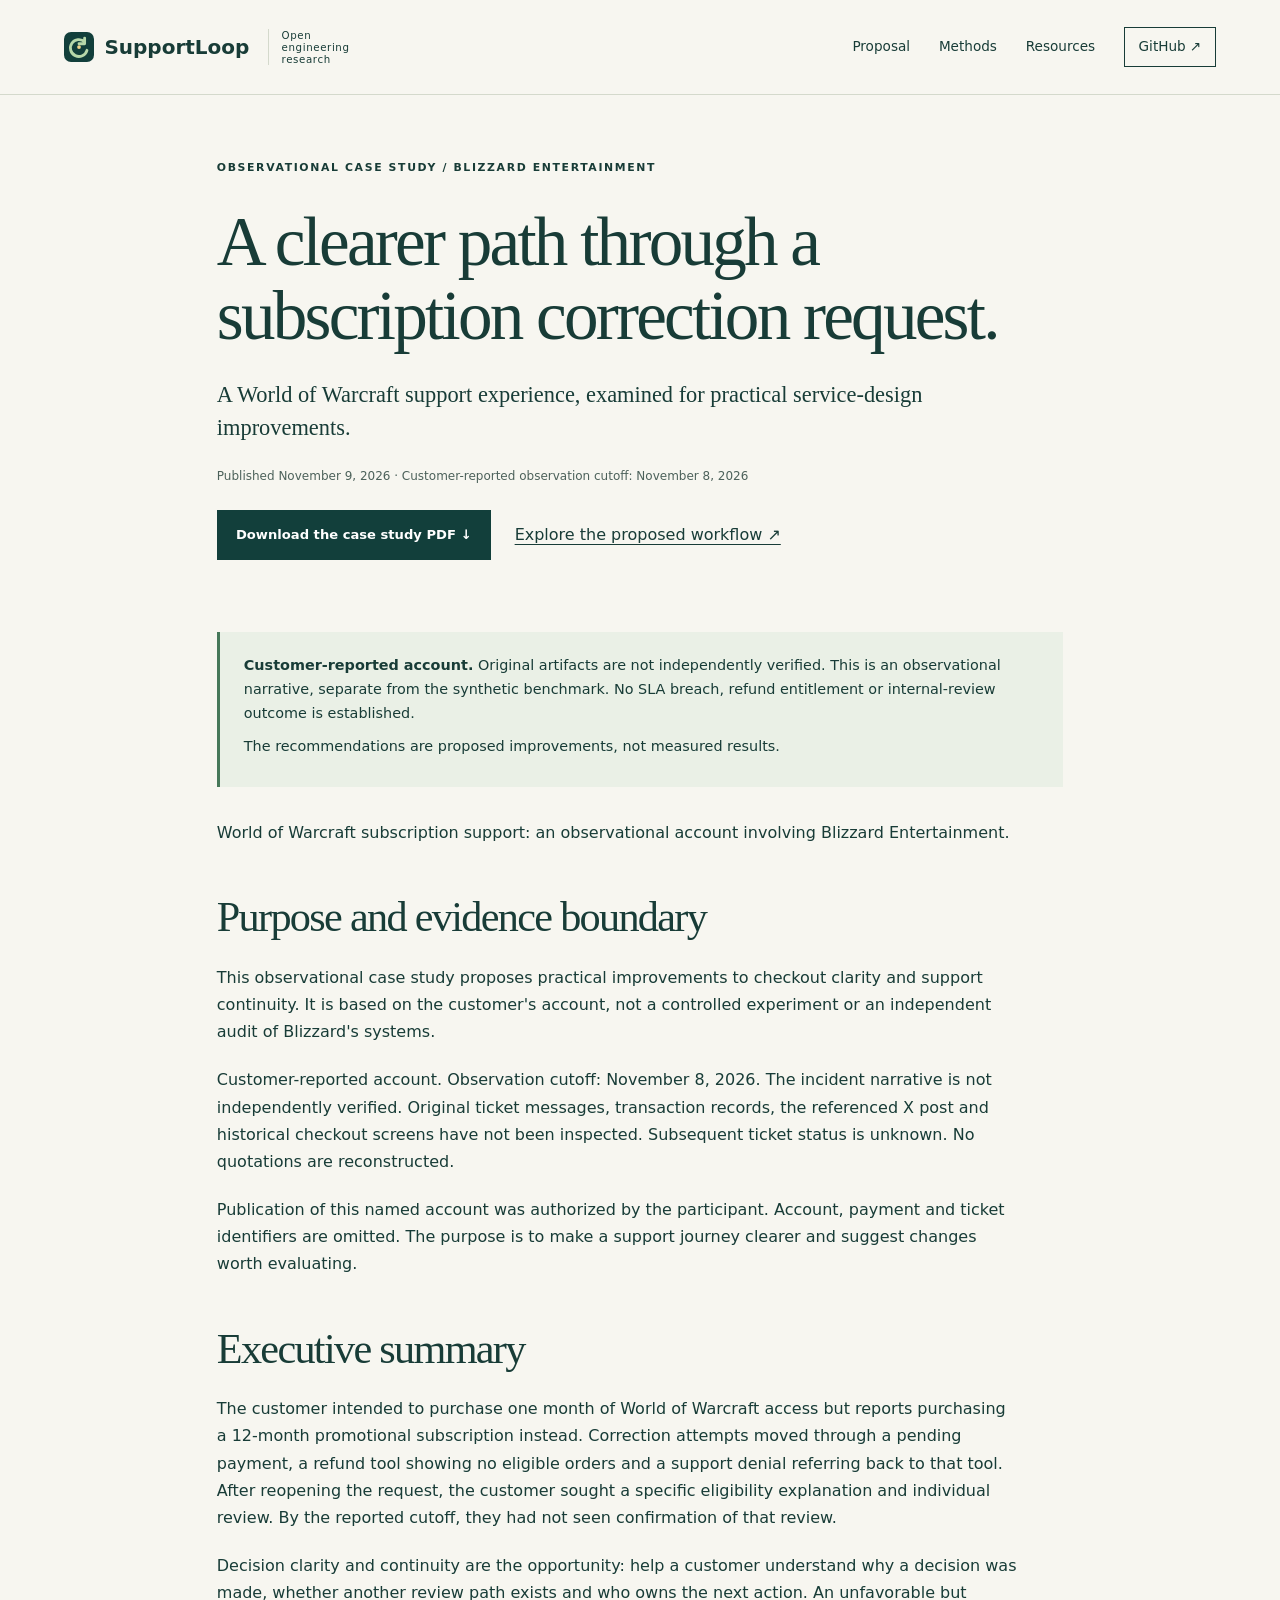
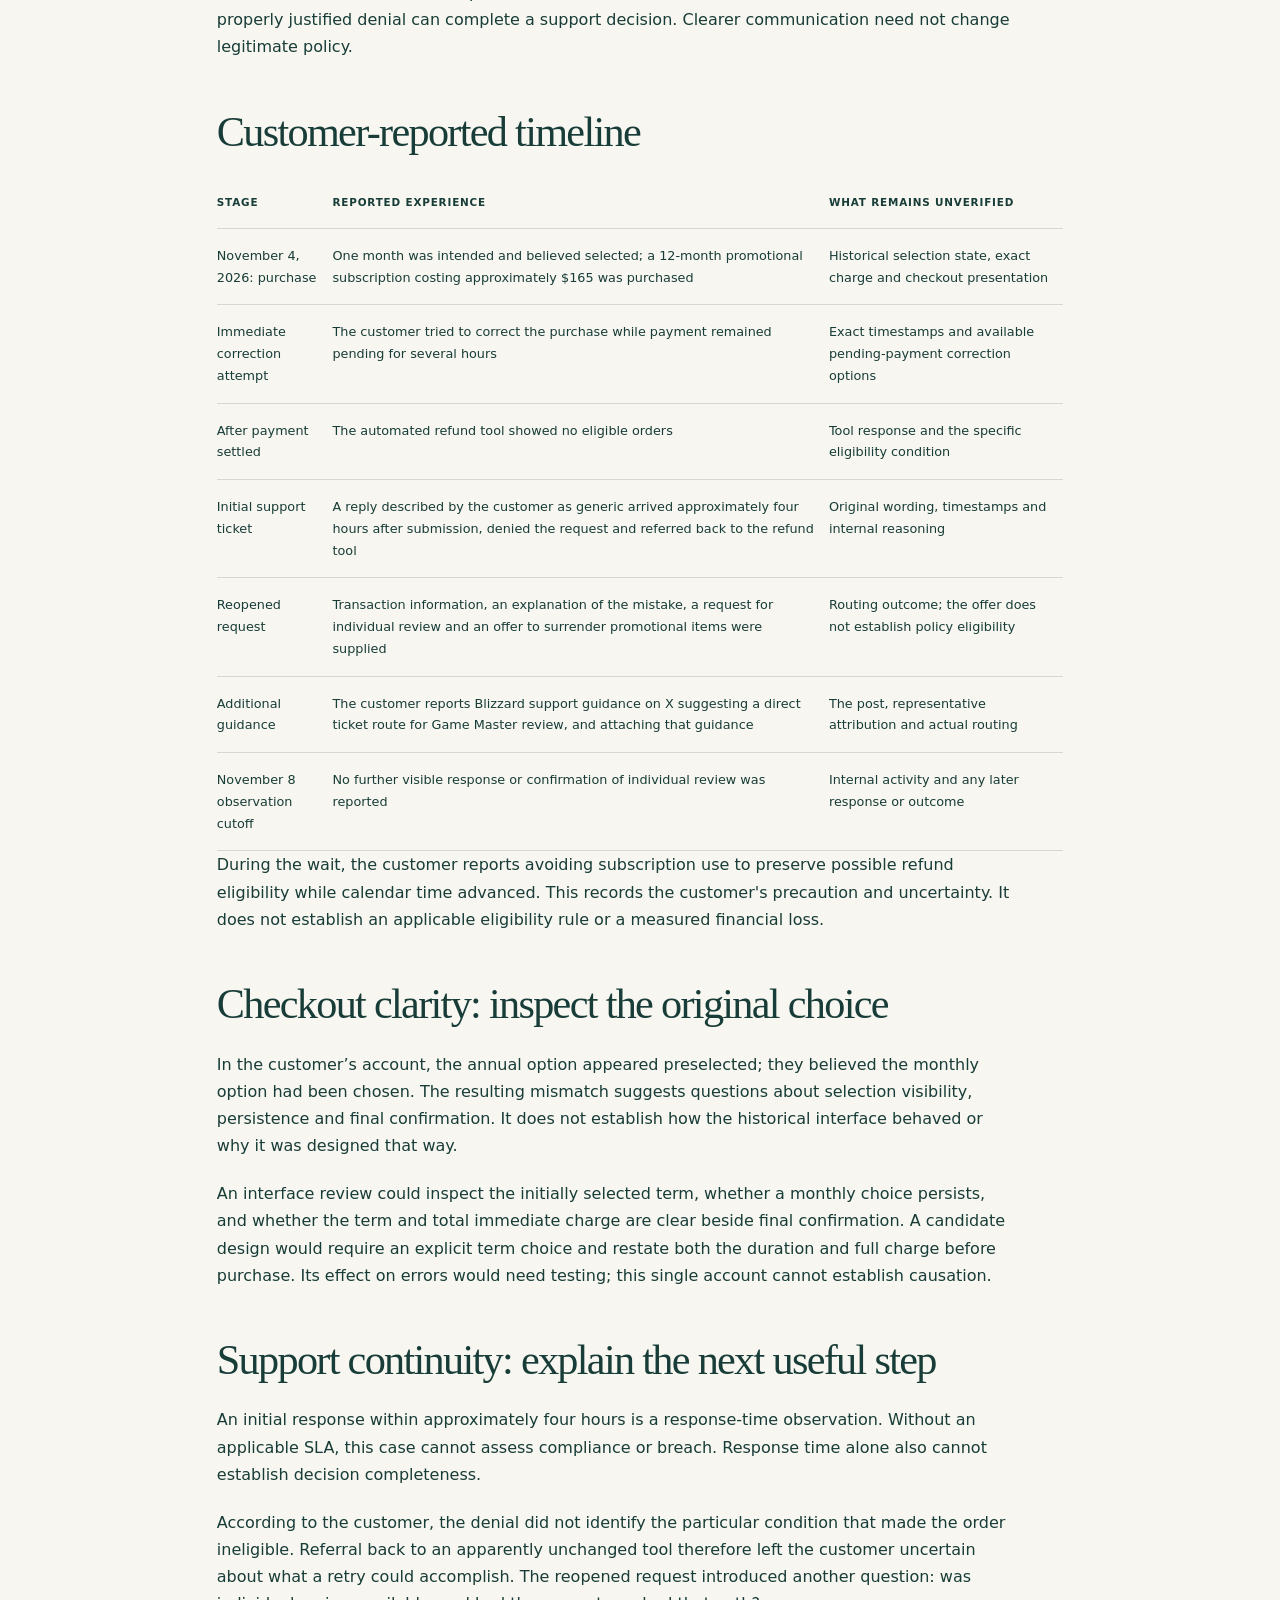
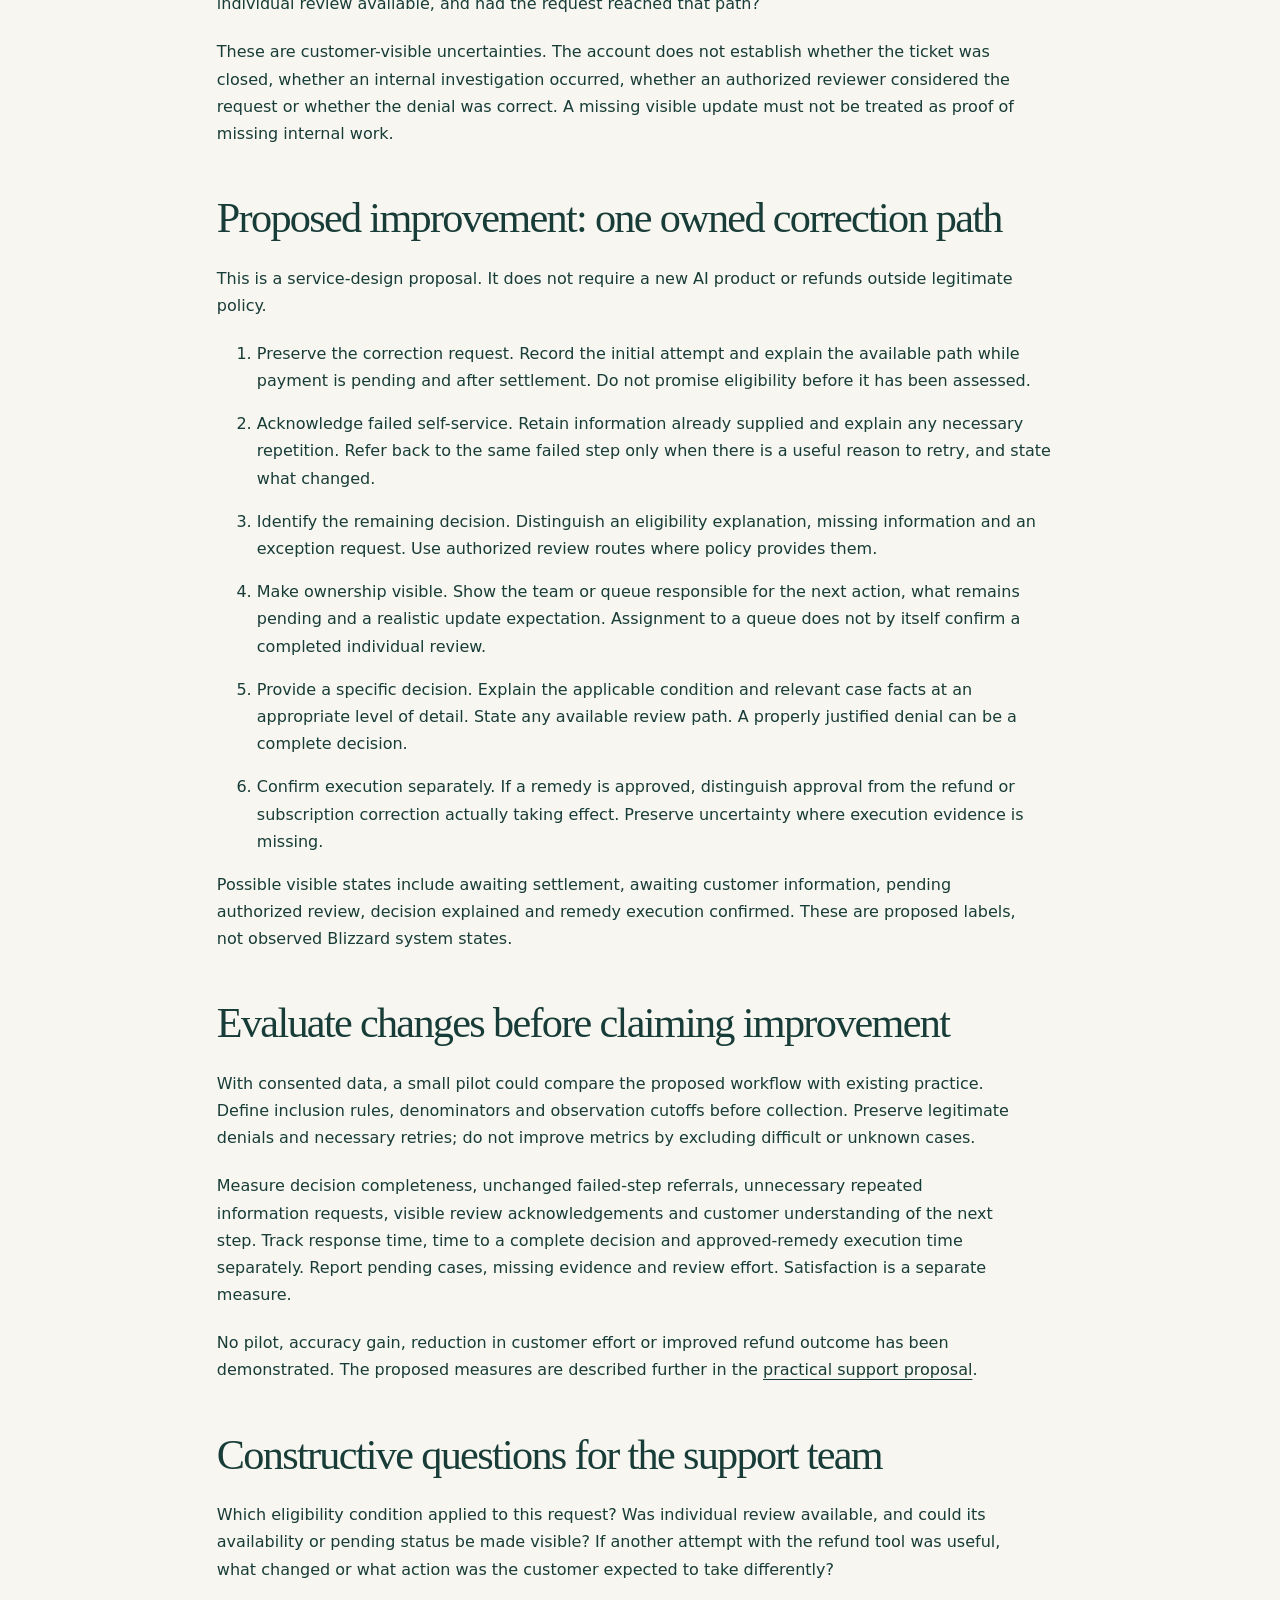
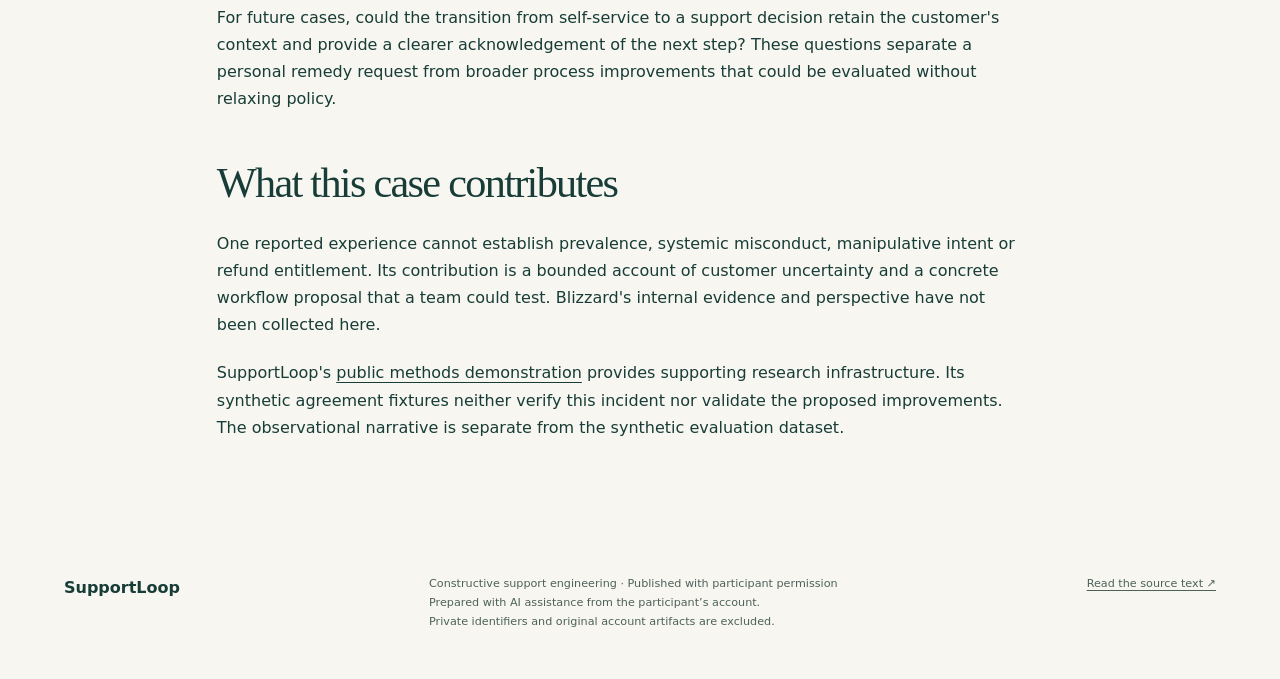
==== site/case-study.html @ d3aabcae "docs: publish constructive Blizzard support case study" ====
<!doctype html>
<html lang="en"><head><meta charset="utf-8"><meta name="viewport" content="width=device-width, initial-scale=1">
<title>Blizzard subscription support case study | SupportLoop</title>
<meta name="description" content="A customer-reported World of Warcraft subscription correction experience and a constructive proposal for clearer checkout and support decisions.">
<link rel="canonical" href="https://howlcipher.github.io/supportloop/case-study.html">
<meta property="og:type" content="article"><meta property="og:site_name" content="SupportLoop">
<meta property="og:title" content="A clearer support journey: a Blizzard subscription case study">
<meta property="og:description" content="A customer-reported experience, explicit evidence boundaries and practical service-design improvements. Observation cutoff: November 8, 2026.">
<meta property="og:url" content="https://howlcipher.github.io/supportloop/case-study.html">
<meta property="og:image" content="https://howlcipher.github.io/supportloop/assets/supportloop-social.png">
<meta property="og:image:type" content="image/png"><meta property="og:image:width" content="1200"><meta property="og:image:height" content="630">
<meta property="og:image:alt" content="SupportLoop diagram separating support status from evidence of an outcome.">
<meta name="twitter:card" content="summary_large_image"><meta name="twitter:title" content="A clearer support journey | SupportLoop">
<meta name="twitter:description" content="A constructive Blizzard subscription case study based on a customer's account, with explicit limits and proposed improvements.">
<meta name="twitter:image" content="https://howlcipher.github.io/supportloop/assets/supportloop-social.png">
<meta name="twitter:image:alt" content="SupportLoop evidence-flow project illustration.">
<meta name="supportloop:source-sha256" content="00080f5746f137e0c60bcde03364bbfbef73c9ae23d0350f5312092f8ae64562">
<meta name="theme-color" content="#123f3b"><link rel="icon" href="assets/mark.svg" type="image/svg+xml"><link rel="stylesheet" href="styles.css">
</head><body><a class="skip" href="#main">Skip to case study</a>
<header class="masthead"><a class="brand" href="index.html"><img src="assets/mark.svg" width="30" height="30" alt="SupportLoop loop mark">SupportLoop<span class="brand-note">Open engineering research</span></a><nav aria-label="Main navigation"><a href="index.html#improvements">Proposal</a><a href="index.html#methods">Methods</a><a href="index.html#resources">Resources</a><a class="repo" href="https://github.com/howlcipher/supportloop">GitHub ↗</a></nav></header>
<main id="main"><section class="case-hero" aria-labelledby="case-title"><p class="eyebrow">Observational case study / Blizzard Entertainment</p><h1 id="case-title">A clearer path through a subscription correction request.</h1><p class="dek">A World of Warcraft support experience, examined for practical service-design improvements.</p><p class="small">Published November 9, 2026 · Customer-reported observation cutoff: November 8, 2026</p><div class="case-actions"><a class="button" href="assets/blizzard-support-case-study.pdf">Download the case study PDF ↓</a><a href="index.html#improvements">Explore the proposed workflow ↗</a></div></section>
<article class="case-article" aria-labelledby="case-title"><aside class="evidence-box" aria-label="Evidence boundaries"><p><strong>Customer-reported account.</strong> Original artifacts are not independently verified. This is an observational narrative, separate from the synthetic benchmark. No SLA breach, refund entitlement or internal-review outcome is established.</p><p>The recommendations are proposed improvements, not measured results.</p></aside>
<p>World of Warcraft subscription support: an observational account involving Blizzard Entertainment.</p>
<h2>Purpose and evidence boundary</h2>
<p>This observational case study proposes practical improvements to checkout
clarity and support continuity. It is based on the customer's account, not a
controlled experiment or an independent audit of Blizzard's systems.</p>
<p>Customer-reported account. Observation cutoff: November 8, 2026. The incident
narrative is not independently verified. Original ticket messages, transaction
records, the referenced X post and historical checkout screens have not been
inspected. Subsequent ticket status is unknown. No quotations are reconstructed.</p>
<p>Publication of this named account was authorized by the participant. Account,
payment and ticket identifiers are omitted. The purpose is to make a support
journey clearer and suggest changes worth evaluating.</p>
<h2>Executive summary</h2>
<p>The customer intended to purchase one month of World of Warcraft access but
reports purchasing a 12-month promotional subscription instead. Correction
attempts moved through a pending payment, a refund tool showing no eligible
orders and a support denial referring back to that tool. After reopening the
request, the customer sought a specific eligibility explanation and individual
review. By the reported cutoff, they had not seen confirmation of that review.</p>
<p>Decision clarity and continuity are the opportunity: help a customer understand
why a decision was made, whether another review path exists and who owns the
next action. An unfavorable but properly justified denial can complete a
support decision. Clearer communication need not change legitimate policy.</p>
<h2>Customer-reported timeline</h2>
<div class="table-wrap" role="region" aria-label="Customer-reported timeline" tabindex="0"><table>
<thead>
<tr>
<th>Stage</th>
<th>Reported experience</th>
<th>What remains unverified</th>
</tr>
</thead>
<tbody>
<tr>
<td>November 4, 2026: purchase</td>
<td>One month was intended and believed selected; a 12-month promotional subscription costing approximately $165 was purchased</td>
<td>Historical selection state, exact charge and checkout presentation</td>
</tr>
<tr>
<td>Immediate correction attempt</td>
<td>The customer tried to correct the purchase while payment remained pending for several hours</td>
<td>Exact timestamps and available pending-payment correction options</td>
</tr>
<tr>
<td>After payment settled</td>
<td>The automated refund tool showed no eligible orders</td>
<td>Tool response and the specific eligibility condition</td>
</tr>
<tr>
<td>Initial support ticket</td>
<td>A reply described by the customer as generic arrived approximately four hours after submission, denied the request and referred back to the refund tool</td>
<td>Original wording, timestamps and internal reasoning</td>
</tr>
<tr>
<td>Reopened request</td>
<td>Transaction information, an explanation of the mistake, a request for individual review and an offer to surrender promotional items were supplied</td>
<td>Routing outcome; the offer does not establish policy eligibility</td>
</tr>
<tr>
<td>Additional guidance</td>
<td>The customer reports Blizzard support guidance on X suggesting a direct ticket route for Game Master review, and attaching that guidance</td>
<td>The post, representative attribution and actual routing</td>
</tr>
<tr>
<td>November 8 observation cutoff</td>
<td>No further visible response or confirmation of individual review was reported</td>
<td>Internal activity and any later response or outcome</td>
</tr>
</tbody>
</table></div>
<p>During the wait, the customer reports avoiding subscription use to preserve
possible refund eligibility while calendar time advanced. This records the
customer's precaution and uncertainty. It does not establish an applicable
eligibility rule or a measured financial loss.</p>
<h2>Checkout clarity: inspect the original choice</h2>
<p>In the customer’s account, the annual option appeared preselected; they believed the
monthly option had been chosen. The resulting mismatch suggests questions
about selection visibility, persistence and final confirmation. It does not
establish how the historical interface behaved or why it was designed that way.</p>
<p>An interface review could inspect the initially selected term, whether a monthly
choice persists, and whether the term and total immediate charge are clear
beside final confirmation. A candidate design would require an explicit term
choice and restate both the duration and full charge before purchase. Its effect
on errors would need testing; this single account cannot establish causation.</p>
<h2>Support continuity: explain the next useful step</h2>
<p>An initial response within approximately four hours is a response-time
observation. Without an applicable SLA, this case cannot assess compliance or
breach. Response time alone also cannot establish decision completeness.</p>
<p>According to the customer, the denial did not identify the particular condition
that made the order ineligible. Referral back to an apparently unchanged tool
therefore left the customer uncertain about what a retry could accomplish.
The reopened request introduced another question: was individual review
available, and had the request reached that path?</p>
<p>These are customer-visible uncertainties. The account does not establish whether
the ticket was closed, whether an internal investigation occurred, whether an
authorized reviewer considered the request or whether the denial was correct.
A missing visible update must not be treated as proof of missing internal work.</p>
<h2>Proposed improvement: one owned correction path</h2>
<p>This is a service-design proposal. It does not require a new AI product or
refunds outside legitimate policy.</p>
<ol>
<li>Preserve the correction request. Record the initial attempt and explain the
available path while payment is pending and after settlement. Do not promise
eligibility before it has been assessed.</li>
<li>Acknowledge failed self-service. Retain information already supplied and
explain any necessary repetition. Refer back to the same failed step only
when there is a useful reason to retry, and state what changed.</li>
<li>Identify the remaining decision. Distinguish an eligibility explanation,
missing information and an exception request. Use authorized review routes
where policy provides them.</li>
<li>Make ownership visible. Show the team or queue responsible for the next
action, what remains pending and a realistic update expectation. Assignment
to a queue does not by itself confirm a completed individual review.</li>
<li>Provide a specific decision. Explain the applicable condition and relevant
case facts at an appropriate level of detail. State any available review path.
A properly justified denial can be a complete decision.</li>
<li>Confirm execution separately. If a remedy is approved, distinguish approval
from the refund or subscription correction actually taking effect. Preserve
uncertainty where execution evidence is missing.</li>
</ol>
<p>Possible visible states include awaiting settlement, awaiting customer
information, pending authorized review, decision explained and remedy execution
confirmed. These are proposed labels, not observed Blizzard system states.</p>
<h2>Evaluate changes before claiming improvement</h2>
<p>With consented data, a small pilot could compare the proposed workflow with existing
practice. Define inclusion rules, denominators and observation cutoffs before
collection. Preserve legitimate denials and necessary retries; do not improve
metrics by excluding difficult or unknown cases.</p>
<p>Measure decision completeness, unchanged failed-step referrals, unnecessary
repeated information requests, visible review acknowledgements and customer
understanding of the next step. Track response time, time to a complete decision
and approved-remedy execution time separately. Report pending cases, missing
evidence and review effort. Satisfaction is a separate measure.</p>
<p>No pilot, accuracy gain, reduction in customer effort or improved refund outcome
has been demonstrated. The proposed measures are described further in the
<a href="https://github.com/howlcipher/supportloop/blob/main/docs/support_improvement_proposal.md">practical support proposal</a>.</p>
<h2>Constructive questions for the support team</h2>
<p>Which eligibility condition applied to this request? Was individual review
available, and could its availability or pending status be made visible? If
another attempt with the refund tool was useful, what changed or what action
was the customer expected to take differently?</p>
<p>For future cases, could the transition from self-service to a support decision
retain the customer's context and provide a clearer acknowledgement of the next
step? These questions separate a personal remedy request from broader process
improvements that could be evaluated without relaxing policy.</p>
<h2>What this case contributes</h2>
<p>One reported experience cannot establish prevalence, systemic misconduct,
manipulative intent or refund entitlement. Its contribution is a bounded account
of customer uncertainty and a concrete workflow proposal that a team could test.
Blizzard's internal evidence and perspective have not been collected here.</p>
<p>SupportLoop's <a href="https://howlcipher.github.io/supportloop/">public methods demonstration</a>
provides supporting research infrastructure. Its synthetic agreement fixtures
neither verify this incident nor validate the proposed improvements. The
observational narrative is separate from the synthetic evaluation dataset.</p>
</article></main><footer><a class="footer-brand" href="index.html">SupportLoop</a><p>Constructive support engineering · Published with participant permission<br>Prepared with AI assistance from the participant’s account.<br>Private identifiers and original account artifacts are excluded.</p><a href="https://github.com/howlcipher/supportloop/blob/main/docs/blizzard_case_study.md">Read the source text ↗</a></footer></body></html>
---- site/styles.css ----
:root{
  --paper:#f7f6f0;
  --ink:#183c37;
  --muted:#4c615a;
  --line:#d4d9cc;
  --accent:#a7d4af;
  --dark:#123f3b;
  --white:#fff;
  --amber:#f2d48b}
*{
  box-sizing:border-box}
html{
  scroll-behavior:smooth;
  scroll-padding-top:1.5rem}
body{
  margin:0;
  background:var(--paper);
  color:var(--ink);
  font-family:ui-sans-serif,system-ui,-apple-system,BlinkMacSystemFont,"Segoe UI",sans-serif;
  line-height:1.7;
  font-size:16px}
a{
  color:inherit;
  text-underline-offset:.25em}
a:hover{
  text-decoration-thickness:2px}
a:focus-visible{
  outline:3px solid #9e5b12;
  outline-offset:5px;
  border-radius:2px}
img{
  max-width:100%;
  height:auto}
h1,h2,h3,p,figure{
  margin-top:0}
h1,h2{
  font-family:Georgia,"Times New Roman",serif;
  font-weight:400;
  letter-spacing:-.04em;
  line-height:1.08}
h1{
  font-size:clamp(3.7rem,6.5vw,6.6rem);
  margin-bottom:1.5rem}
h1 em{
  font-weight:400;
  color:#286552}
h2{
  font-size:clamp(2.3rem,4vw,3.5rem);
  margin-bottom:1.5rem}
h3{
  font-size:1.05rem;
  line-height:1.4;
  letter-spacing:-.015em;
  margin-bottom:.5rem}
p{
  margin-bottom:1.3rem}
.skip{
  position:absolute;
  top:-100px;
  left:1rem;
  z-index:10;
  background:var(--ink);
  color:var(--white);
  padding:1rem}
.skip:focus{
  top:1rem}
.masthead{
  display:flex;
  align-items:center;
  justify-content:space-between;
  gap:2rem;
  max-width:1380px;
  margin:auto;
  padding:1.7rem 5%;
  border-bottom:1px solid var(--line)}
.brand{
  font-weight:750;
  font-size:1.25rem;
  display:flex;
  align-items:center;
  gap:.65rem;
  text-decoration:none;
  line-height:1.2}
.brand-note{
  display:block;
  font-weight:400;
  font-size:.64rem;
  letter-spacing:.06em;
  max-width:100px;
  border-left:1px solid var(--line);
  padding-left:.8rem;
  margin-left:.5rem}
nav{
  display:flex;
  align-items:center;
  gap:1.8rem;
  font-size:.85rem}
nav a{
  text-decoration:none}
.repo{
  border:1px solid var(--ink);
  padding:.45rem .85rem}
.hero{
  max-width:1260px;
  margin:auto;
  display:grid;
  grid-template-columns:1.12fr 1fr;
  gap:2.6rem;
  padding:5.5rem 3.5% 4.5rem;
  align-items:center}
.eyebrow,.section-label,.terminal-label{
  font-size:.68rem;
  text-transform:uppercase;
  font-weight:650;
  letter-spacing:.15em}
.eyebrow{
  margin-bottom:1.7rem}
.dek{
  font-family:Georgia,"Times New Roman",serif;
  font-size:1.4rem;
  line-height:1.5;
  max-width:480px}
.intro{
  font-size:.95rem;
  max-width:470px;
  color:var(--muted)}
.actions{
  display:flex;
  align-items:center;
  gap:1.5rem;
  flex-wrap:wrap;
  margin-top:2rem}
.button{
  background:var(--dark);
  color:#fff;
  display:inline-flex;
  gap:2rem;
  padding:.85rem 1.2rem;
  text-decoration:none;
  font-size:.82rem;
  font-weight:600}
.text-link{
  font-size:.8rem}
.hero-figure{
  margin:0;
  align-self:center}
.hero-figure img{
  display:block;
  width:100%}
.hero-figure figcaption{
  font-size:.65rem;
  text-transform:uppercase;
  letter-spacing:.13em;
  color:var(--muted);
  margin-top:.8rem;
  text-align:center}
.status-strip{
  padding:1.1rem 5%;
  border-block:1px solid var(--line);
  display:flex;
  gap:2.5rem;
  justify-content:center;
  font-size:.75rem;
  flex-wrap:wrap}
.status-strip span{
  display:flex;
  align-items:center;
  gap:.4rem}
.status-strip i{
  display:inline-block;
  width:7px;
  height:7px;
  background:#41734b;
  border-radius:50%}
.section{
  max-width:1200px;
  margin:auto;
  padding:5rem 3%;
  display:grid;
  grid-template-columns:210px minmax(0,1fr);
  gap:3rem;
  border-bottom:1px solid var(--line)}
.section-label{
  color:var(--muted);
  padding-top:.5rem}
.lead{
  font-size:1.12rem;
  max-width:750px}
.section p{
  max-width:760px}
.callout{
  border-left:3px solid #467859;
  background:#eaf0e6;
  padding:1.4rem 1.6rem;
  margin-top:2rem}
.callout strong{
  text-transform:uppercase;
  font-size:.7rem;
  letter-spacing:.1em}
.callout p{
  margin:.5rem 0 0}
.table-wrap{
  overflow-x:auto}
table{
  width:100%;
  border-collapse:collapse;
  text-align:left;
  font-size:.85rem;
  min-width:550px}
caption{
  text-align:left;
  color:var(--muted);
  font-size:.75rem;
  margin-bottom:1rem}
th,td{
  border-bottom:1px solid var(--line);
  padding:1rem .75rem 1rem 0;
  vertical-align:top}
thead th{
  text-transform:uppercase;
  font-size:.65rem;
  letter-spacing:.08em}
tbody th{
  width:20%}
.band{
  background:var(--dark);
  color:#f7f6ef;
  padding:4.5rem 6%}
.band-inner{
  max-width:850px;
  margin:auto}
.band h2{
  font-size:clamp(2.6rem,4.5vw,4rem)}
.band p{
  color:#e0e8df;
  max-width:780px}
.band .eyebrow{
  color:var(--accent)}
.source-links{
  display:flex;
  gap:1.5rem;
  flex-wrap:wrap;
  font-size:.8rem;
  margin:1.5rem 0}
.band-note{
  font-size:.85rem;
  border-top:1px solid #486b63;
  padding-top:1.4rem}
.method-list{
  list-style:none;
  counter-reset:step;
  padding:0;
  margin-top:2.5rem}
.method-list li{
  counter-increment:step;
  display:flex;
  gap:1.3rem;
  border-top:1px solid var(--line);
  padding:1.3rem 0}
.method-list li:before{
  content:"0" counter(step);
  font-size:.75rem;
  color:var(--muted);
  font-variant-numeric:tabular-nums;
  padding-top:.2rem}
.method-list p{
  font-size:.9rem;
  margin:0}
.terminal{
  background:#163b35;
  color:#f3f6ee;
  padding:1.5rem;
  margin-top:1.8rem;
  overflow:auto}
.terminal-label{
  color:#bed4bd;
  font-size:.6rem}
pre{
  font-size:.8rem;
  line-height:1.9;
  margin-bottom:0}
code{
  font-family:ui-monospace,SFMono-Regular,Consolas,monospace}
.small{
  font-size:.75rem;
  color:var(--muted);
  margin-top:1rem}
.result-grid{
  display:grid;
  grid-template-columns:repeat(3,1fr);
  margin-top:2rem;
  border-block:1px solid var(--line)}
.result-grid article{
  padding:1.6rem 1rem 1rem 0}
.result-grid article+article{
  padding-left:1.3rem;
  border-left:1px solid var(--line)}
.result-kind{
  font-size:.6rem;
  text-transform:uppercase;
  letter-spacing:.07em;
  display:block;
  min-height:2.6rem}
.result-grid strong{
  font-family:Georgia,serif;
  font-weight:400;
  letter-spacing:-.04em;
  font-size:2.6rem}
.result-grid p{
  font-size:.8rem;
  margin:.6rem 0}
.result-note{
  font-size:.8rem;
  padding-top:1rem}
.two-col{
  display:grid;
  grid-template-columns:1fr 1fr;
  gap:2rem;
  margin-top:2rem}
.two-col p,.two-col a{
  font-size:.87rem}
.ecosystem{
  margin-top:2rem}
.ecosystem div{
  display:grid;
  grid-template-columns:140px 1fr;
  gap:1rem;
  border-top:1px solid var(--line);
  padding:1.2rem 0}
.ecosystem dt{
  font-size:.9rem;
  font-weight:700}
.ecosystem dd{
  margin:0;
  font-size:.9rem}
.next .button{
  margin-top:1rem}
.button.light{
  color:var(--ink);
  background:#e3ebd9}
.resource-grid{
  display:grid;
  grid-template-columns:1fr 1fr;
  gap:1rem}
.resource-grid a{
  padding:1.6rem;
  border:1px solid var(--line);
  text-decoration:none;
  transition:background .15s}
.resource-grid a:hover{
  background:#eaf0e6}
.resource-grid span{
  font-size:.7rem;
  color:var(--muted)}
.resource-grid h3{
  margin-top:1rem}
.resource-grid p{
  font-size:.85rem;
  color:var(--muted);
  margin-bottom:0}
footer{
  max-width:1300px;
  margin:auto;
  padding:3rem 5%;
  display:flex;
  align-items:start;
  justify-content:space-between;
  gap:2rem}
footer p,footer>a:last-child{
  font-size:.7rem;
  color:var(--muted)}
.footer-brand{
  font-weight:750;
  text-decoration:none}
footer p{
  margin-bottom:0}
@media(max-width:960px){
  .brand-note{
  display:none}
nav{
  gap:1rem}
.hero{
  gap:1rem;
  padding-top:4rem}
.section{
  grid-template-columns:150px minmax(0,1fr);
  gap:1.5rem}
h1{
  font-size:4.4rem}
}
@media(max-width:700px){
  .masthead{
  flex-wrap:wrap;
  padding:1.1rem 6%;
  gap:1.2rem}
nav{
  width:100%;
  gap:1.1rem;
  justify-content:space-between;
  font-size:.73rem}
.repo{
  padding:.25rem .5rem}
.hero{
  grid-template-columns:1fr;
  padding:3rem 6% 2rem;
  gap:2.2rem}
h1{
  font-size:clamp(3.5rem,12.5vw,5.2rem)}
.dek{
  font-size:1.25rem}
.hero-figure{
  max-width:480px;
  justify-self:center}
.status-strip{
  justify-content:start;
  padding:1rem 6%;
  gap:.5rem 1rem}
.status-strip span{
  width:100%}
.section{
  grid-template-columns:1fr;
  padding:3rem 6%;
  gap:1rem}
.section-label{
  font-size:.62rem}
.band{
  padding:3rem 6%}
.two-col,.resource-grid{
  grid-template-columns:1fr}
.result-grid strong{
  font-size:2rem}
.result-kind{
  font-size:.55rem;
  min-height:3rem}
.result-grid article+article{
  padding-left:.7rem}
.ecosystem div{
  grid-template-columns:1fr;
  gap:.3rem}
footer{
  flex-direction:column;
  padding:2rem 6%;
  gap:1rem}
.actions{
  gap:1rem}
.source-links{
  flex-direction:column;
  gap:.8rem}
}
@media(prefers-reduced-motion:reduce){
  html{
  scroll-behavior:auto}
*{
  transition:none!important}
}

/* Let evidence tables scroll inside their container on narrow screens. */
.section>div{
  min-width:0}


@media(max-width:380px){
  nav{
  flex-wrap:wrap;
  justify-content:flex-start;
  gap:.65rem 1rem}
.repo{
  margin-left:auto}
}

.band a:focus-visible{
  outline-color:var(--amber)}

/* Experience article shares the research site's visual system. */
.case-hero{max-width:1000px;margin:auto;padding:4rem 6% 2rem}
.case-hero h1{font-size:clamp(3rem,5.4vw,5rem);max-width:900px}
.case-hero .dek{max-width:760px}
.case-actions{display:flex;gap:1.5rem;align-items:center;flex-wrap:wrap;margin:1.5rem 0}
.case-article{max-width:1000px;margin:auto;padding:1rem 6% 4rem;overflow-wrap:anywhere}
.case-article h2{font-size:clamp(1.9rem,3.3vw,2.7rem);margin-top:3rem}
.case-article p,.case-article li{max-width:800px}
.case-article li{margin-bottom:1rem}
.case-article table{font-size:.8rem}
.case-article .evidence-box{padding:1.3rem 1.5rem;background:#eaf0e6;border-left:3px solid #467859;margin:0 0 2rem}
.case-article .evidence-box p{margin-bottom:.5rem;font-size:.9rem}
.case-article .table-wrap:focus-visible{outline:3px solid #9e5b12;outline-offset:4px}
@media print{
  @page{size:A4;margin:18mm}
  body{background:white;color:#183c37;font-size:10pt;line-height:1.5}
  .masthead,.skip,.case-actions,body>footer{display:none}
  .case-hero,.case-article{max-width:none;margin:0;padding:0}
  .case-hero h1{font-size:28pt;margin-bottom:12pt}
  .case-hero .dek{font-size:12pt}
  .case-article h2{font-size:16pt;margin-top:20pt;break-after:avoid}
  .case-article .table-wrap{overflow:visible}
  .case-article table{min-width:0;font-size:8pt;table-layout:fixed}
  .case-article th,.case-article td{overflow-wrap:anywhere;padding:6pt}
  .case-article thead{display:table-header-group}
  .case-article .evidence-box{padding:10pt}
  .case-article .evidence-box p{font-size:9pt}
}
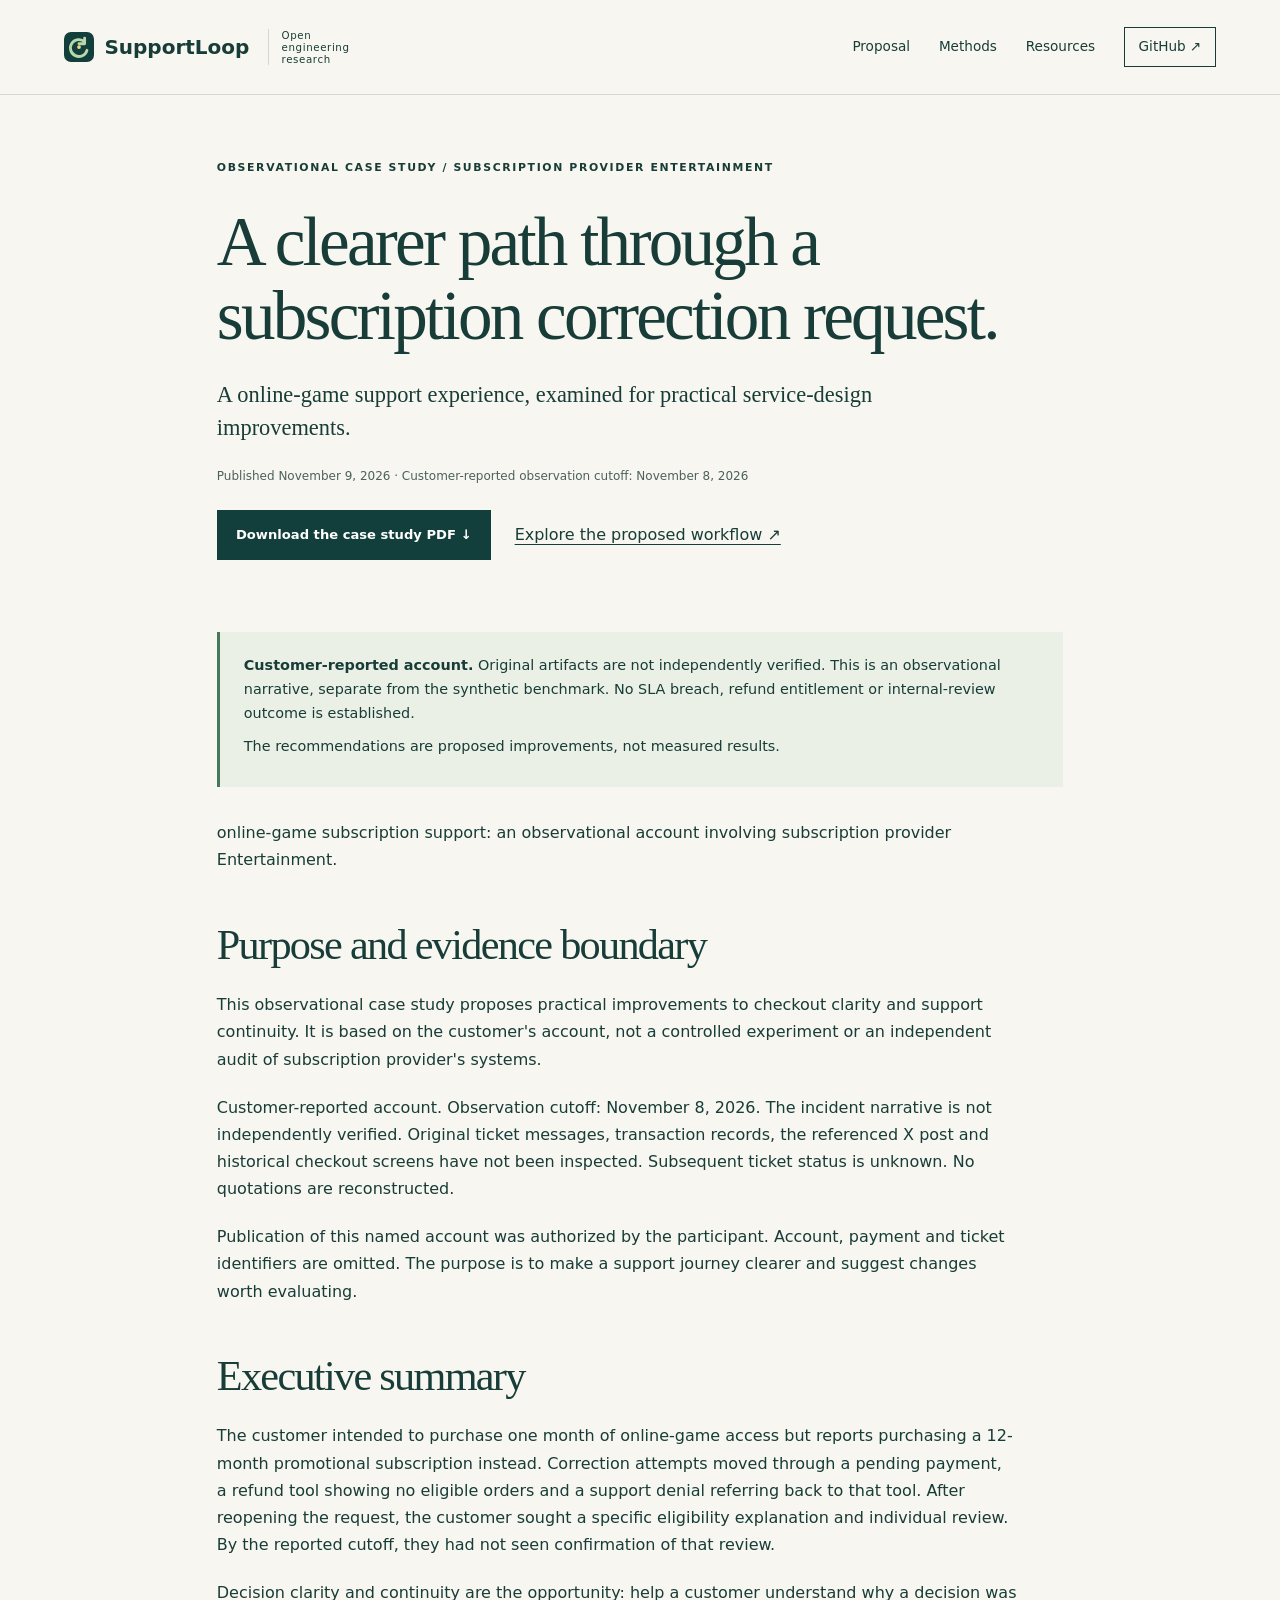
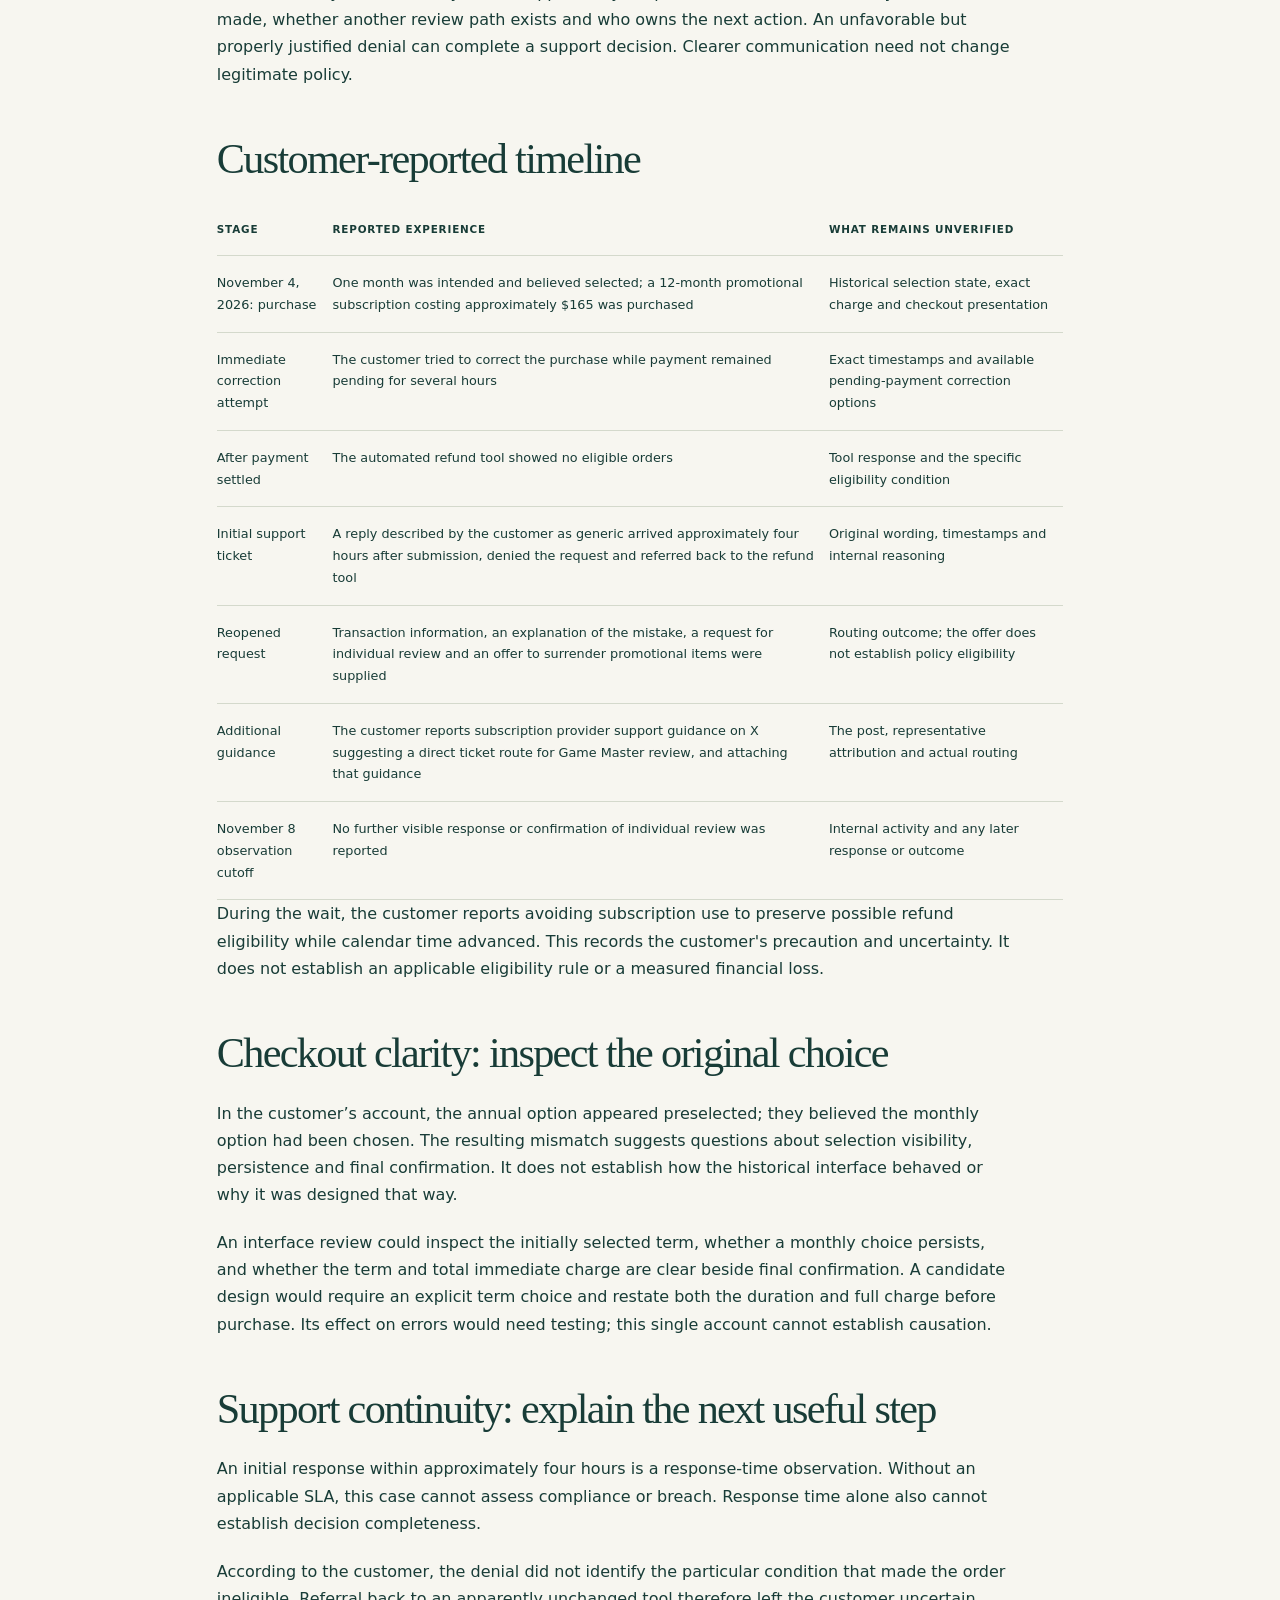
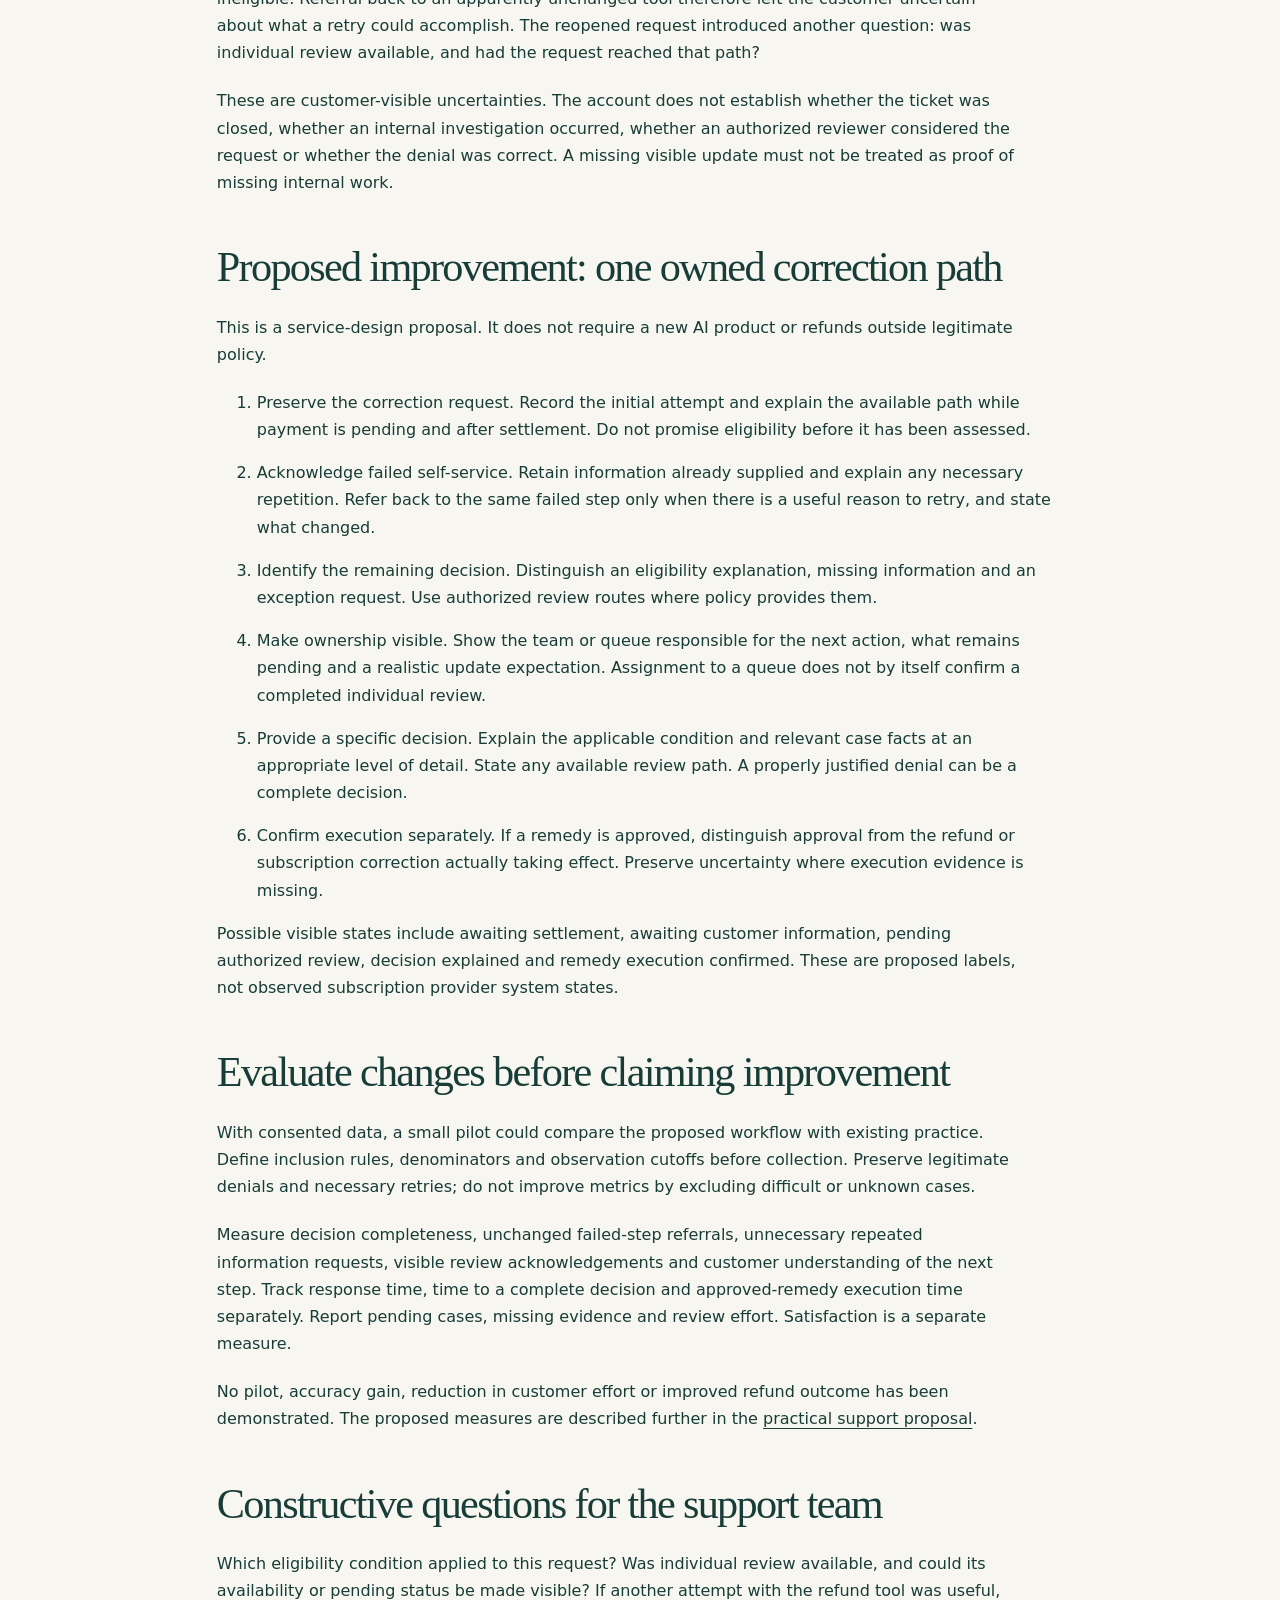
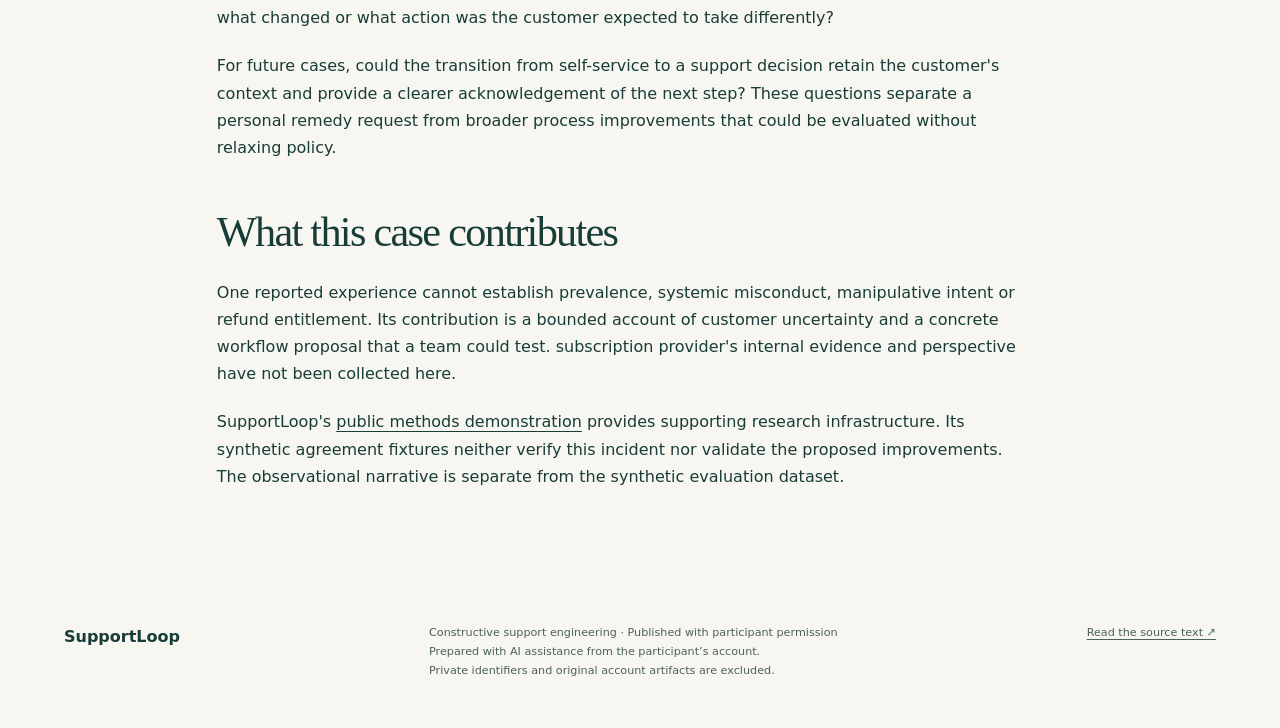
==== commit 3143545d: "docs: publish constructive subscription provider support case study (#6)" ====
--- a/site/case-study.html
+++ b/site/case-study.html
@@ -1,30 +1,30 @@
 <!doctype html>
 <html lang="en"><head><meta charset="utf-8"><meta name="viewport" content="width=device-width, initial-scale=1">
-<title>Blizzard subscription support case study | SupportLoop</title>
-<meta name="description" content="A customer-reported World of Warcraft subscription correction experience and a constructive proposal for clearer checkout and support decisions.">
+<title>subscription provider subscription support case study | SupportLoop</title>
+<meta name="description" content="A customer-reported online-game subscription correction experience and a constructive proposal for clearer checkout and support decisions.">
 <link rel="canonical" href="https://howlcipher.github.io/supportloop/case-study.html">
 <meta property="og:type" content="article"><meta property="og:site_name" content="SupportLoop">
-<meta property="og:title" content="A clearer support journey: a Blizzard subscription case study">
+<meta property="og:title" content="A clearer support journey: a subscription provider subscription case study">
 <meta property="og:description" content="A customer-reported experience, explicit evidence boundaries and practical service-design improvements. Observation cutoff: November 8, 2026.">
 <meta property="og:url" content="https://howlcipher.github.io/supportloop/case-study.html">
 <meta property="og:image" content="https://howlcipher.github.io/supportloop/assets/supportloop-social.png">
 <meta property="og:image:type" content="image/png"><meta property="og:image:width" content="1200"><meta property="og:image:height" content="630">
 <meta property="og:image:alt" content="SupportLoop diagram separating support status from evidence of an outcome.">
 <meta name="twitter:card" content="summary_large_image"><meta name="twitter:title" content="A clearer support journey | SupportLoop">
-<meta name="twitter:description" content="A constructive Blizzard subscription case study based on a customer's account, with explicit limits and proposed improvements.">
+<meta name="twitter:description" content="A constructive subscription provider subscription case study based on a customer's account, with explicit limits and proposed improvements.">
 <meta name="twitter:image" content="https://howlcipher.github.io/supportloop/assets/supportloop-social.png">
 <meta name="twitter:image:alt" content="SupportLoop evidence-flow project illustration.">
 <meta name="supportloop:source-sha256" content="00080f5746f137e0c60bcde03364bbfbef73c9ae23d0350f5312092f8ae64562">
 <meta name="theme-color" content="#123f3b"><link rel="icon" href="assets/mark.svg" type="image/svg+xml"><link rel="stylesheet" href="styles.css">
 </head><body><a class="skip" href="#main">Skip to case study</a>
 <header class="masthead"><a class="brand" href="index.html"><img src="assets/mark.svg" width="30" height="30" alt="SupportLoop loop mark">SupportLoop<span class="brand-note">Open engineering research</span></a><nav aria-label="Main navigation"><a href="index.html#improvements">Proposal</a><a href="index.html#methods">Methods</a><a href="index.html#resources">Resources</a><a class="repo" href="https://github.com/howlcipher/supportloop">GitHub ↗</a></nav></header>
-<main id="main"><section class="case-hero" aria-labelledby="case-title"><p class="eyebrow">Observational case study / Blizzard Entertainment</p><h1 id="case-title">A clearer path through a subscription correction request.</h1><p class="dek">A World of Warcraft support experience, examined for practical service-design improvements.</p><p class="small">Published November 9, 2026 · Customer-reported observation cutoff: November 8, 2026</p><div class="case-actions"><a class="button" href="assets/blizzard-support-case-study.pdf">Download the case study PDF ↓</a><a href="index.html#improvements">Explore the proposed workflow ↗</a></div></section>
+<main id="main"><section class="case-hero" aria-labelledby="case-title"><p class="eyebrow">Observational case study / subscription provider Entertainment</p><h1 id="case-title">A clearer path through a subscription correction request.</h1><p class="dek">A online-game support experience, examined for practical service-design improvements.</p><p class="small">Published November 9, 2026 · Customer-reported observation cutoff: November 8, 2026</p><div class="case-actions"><a class="button" href="assets/subscription-support-case-study.pdf">Download the case study PDF ↓</a><a href="index.html#improvements">Explore the proposed workflow ↗</a></div></section>
 <article class="case-article" aria-labelledby="case-title"><aside class="evidence-box" aria-label="Evidence boundaries"><p><strong>Customer-reported account.</strong> Original artifacts are not independently verified. This is an observational narrative, separate from the synthetic benchmark. No SLA breach, refund entitlement or internal-review outcome is established.</p><p>The recommendations are proposed improvements, not measured results.</p></aside>
-<p>World of Warcraft subscription support: an observational account involving Blizzard Entertainment.</p>
+<p>online-game subscription support: an observational account involving subscription provider Entertainment.</p>
 <h2>Purpose and evidence boundary</h2>
 <p>This observational case study proposes practical improvements to checkout
 clarity and support continuity. It is based on the customer's account, not a
-controlled experiment or an independent audit of Blizzard's systems.</p>
+controlled experiment or an independent audit of subscription provider's systems.</p>
 <p>Customer-reported account. Observation cutoff: November 8, 2026. The incident
 narrative is not independently verified. Original ticket messages, transaction
 records, the referenced X post and historical checkout screens have not been
@@ -33,7 +33,7 @@
 payment and ticket identifiers are omitted. The purpose is to make a support
 journey clearer and suggest changes worth evaluating.</p>
 <h2>Executive summary</h2>
-<p>The customer intended to purchase one month of World of Warcraft access but
+<p>The customer intended to purchase one month of online-game access but
 reports purchasing a 12-month promotional subscription instead. Correction
 attempts moved through a pending payment, a refund tool showing no eligible
 orders and a support denial referring back to that tool. After reopening the
@@ -80,7 +80,7 @@
 </tr>
 <tr>
 <td>Additional guidance</td>
-<td>The customer reports Blizzard support guidance on X suggesting a direct ticket route for Game Master review, and attaching that guidance</td>
+<td>The customer reports subscription provider support guidance on X suggesting a direct ticket route for Game Master review, and attaching that guidance</td>
 <td>The post, representative attribution and actual routing</td>
 </tr>
 <tr>
@@ -142,7 +142,7 @@
 </ol>
 <p>Possible visible states include awaiting settlement, awaiting customer
 information, pending authorized review, decision explained and remedy execution
-confirmed. These are proposed labels, not observed Blizzard system states.</p>
+confirmed. These are proposed labels, not observed subscription provider system states.</p>
 <h2>Evaluate changes before claiming improvement</h2>
 <p>With consented data, a small pilot could compare the proposed workflow with existing
 practice. Define inclusion rules, denominators and observation cutoffs before
@@ -169,9 +169,9 @@
 <p>One reported experience cannot establish prevalence, systemic misconduct,
 manipulative intent or refund entitlement. Its contribution is a bounded account
 of customer uncertainty and a concrete workflow proposal that a team could test.
-Blizzard's internal evidence and perspective have not been collected here.</p>
+subscription provider's internal evidence and perspective have not been collected here.</p>
 <p>SupportLoop's <a href="https://howlcipher.github.io/supportloop/">public methods demonstration</a>
 provides supporting research infrastructure. Its synthetic agreement fixtures
 neither verify this incident nor validate the proposed improvements. The
 observational narrative is separate from the synthetic evaluation dataset.</p>
-</article></main><footer><a class="footer-brand" href="index.html">SupportLoop</a><p>Constructive support engineering · Published with participant permission<br>Prepared with AI assistance from the participant’s account.<br>Private identifiers and original account artifacts are excluded.</p><a href="https://github.com/howlcipher/supportloop/blob/main/docs/blizzard_case_study.md">Read the source text ↗</a></footer></body></html>+</article></main><footer><a class="footer-brand" href="index.html">SupportLoop</a><p>Constructive support engineering · Published with participant permission<br>Prepared with AI assistance from the participant’s account.<br>Private identifiers and original account artifacts are excluded.</p><a href="https://github.com/howlcipher/supportloop/blob/main/docs/subscription_case_study.md">Read the source text ↗</a></footer></body></html>
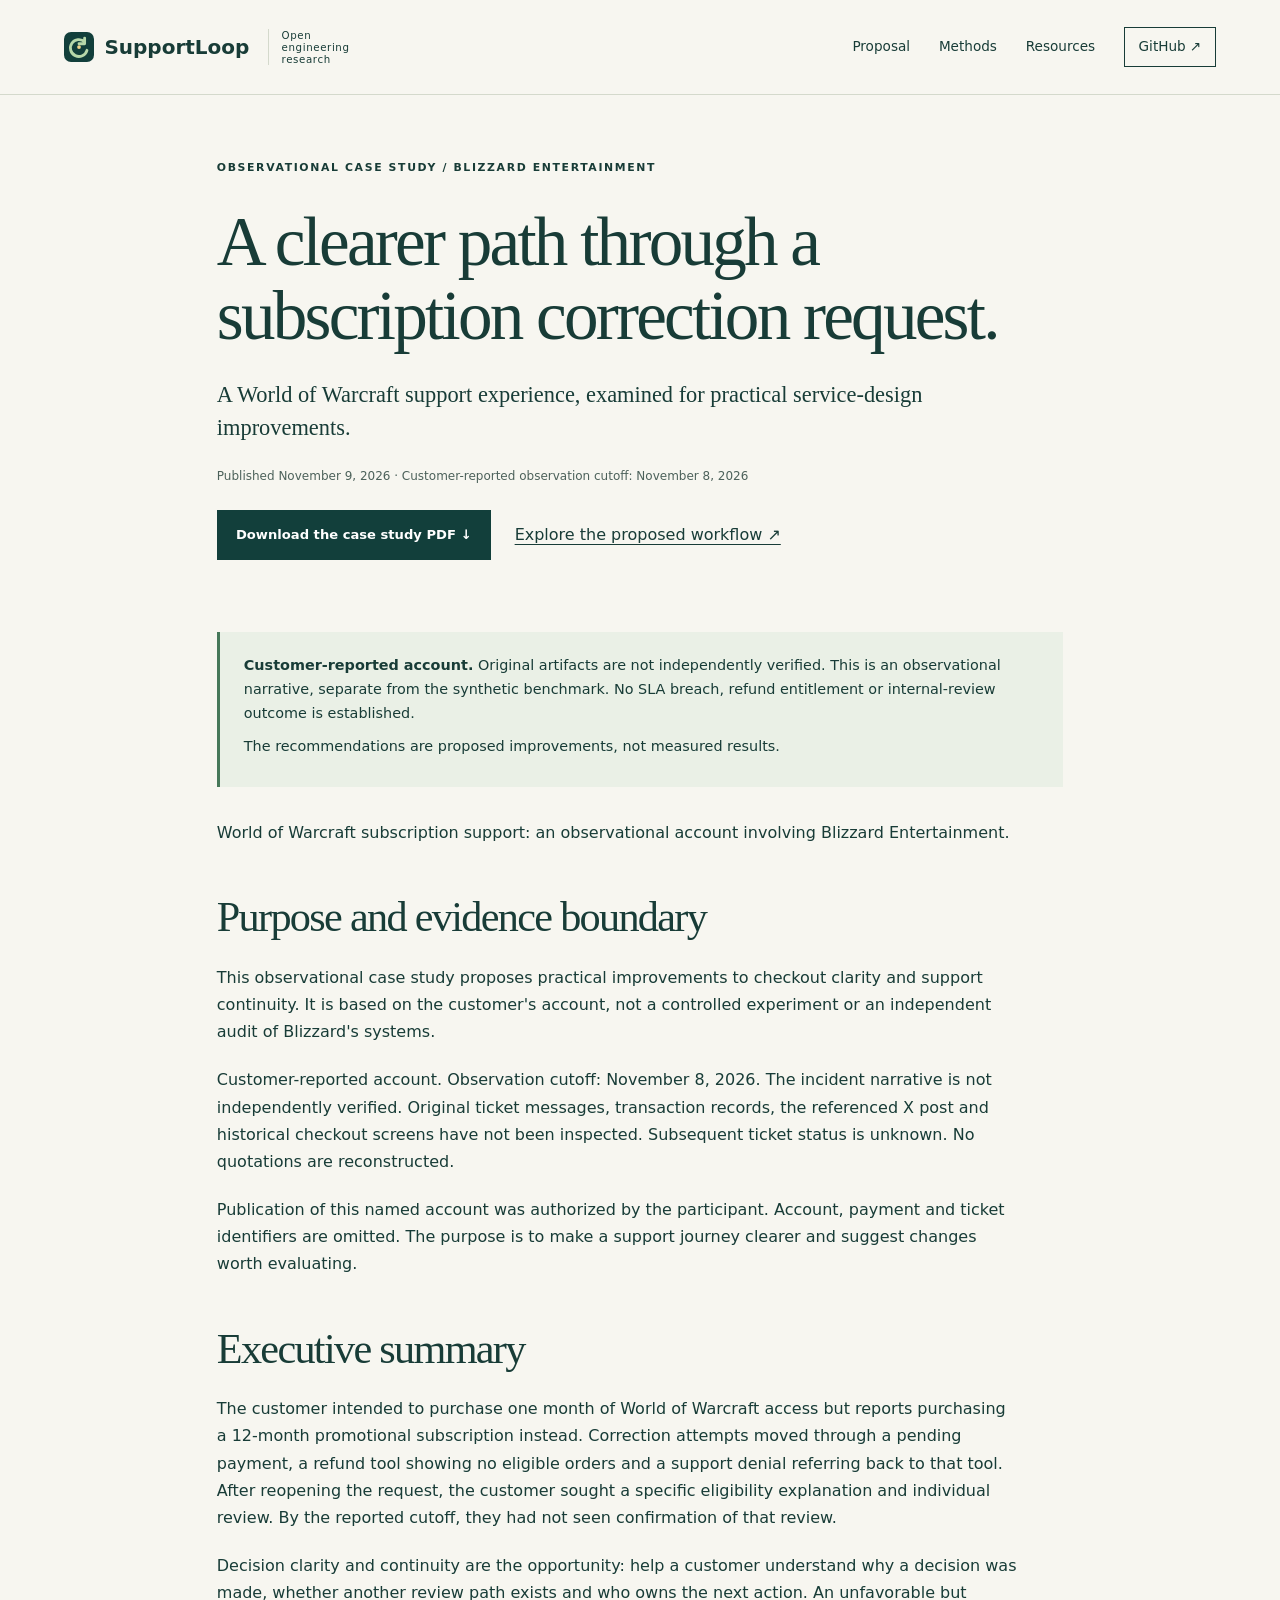
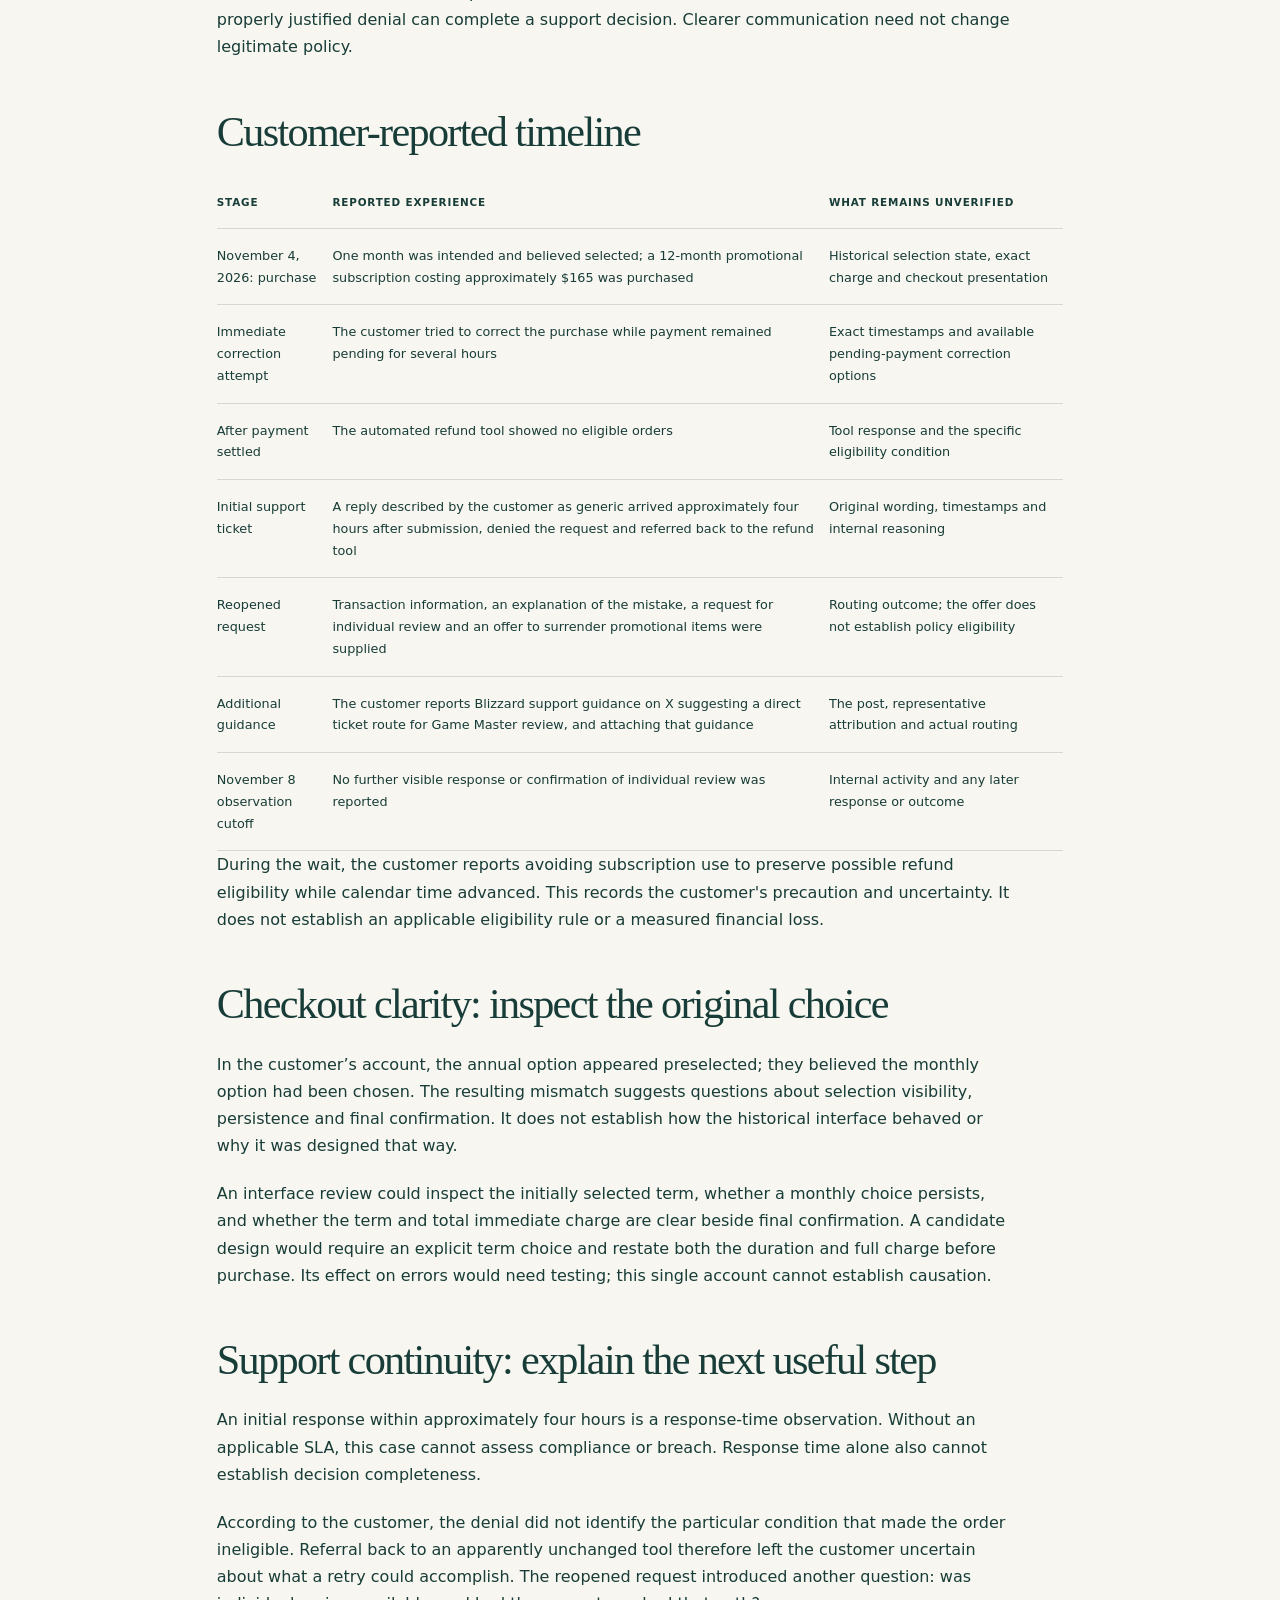
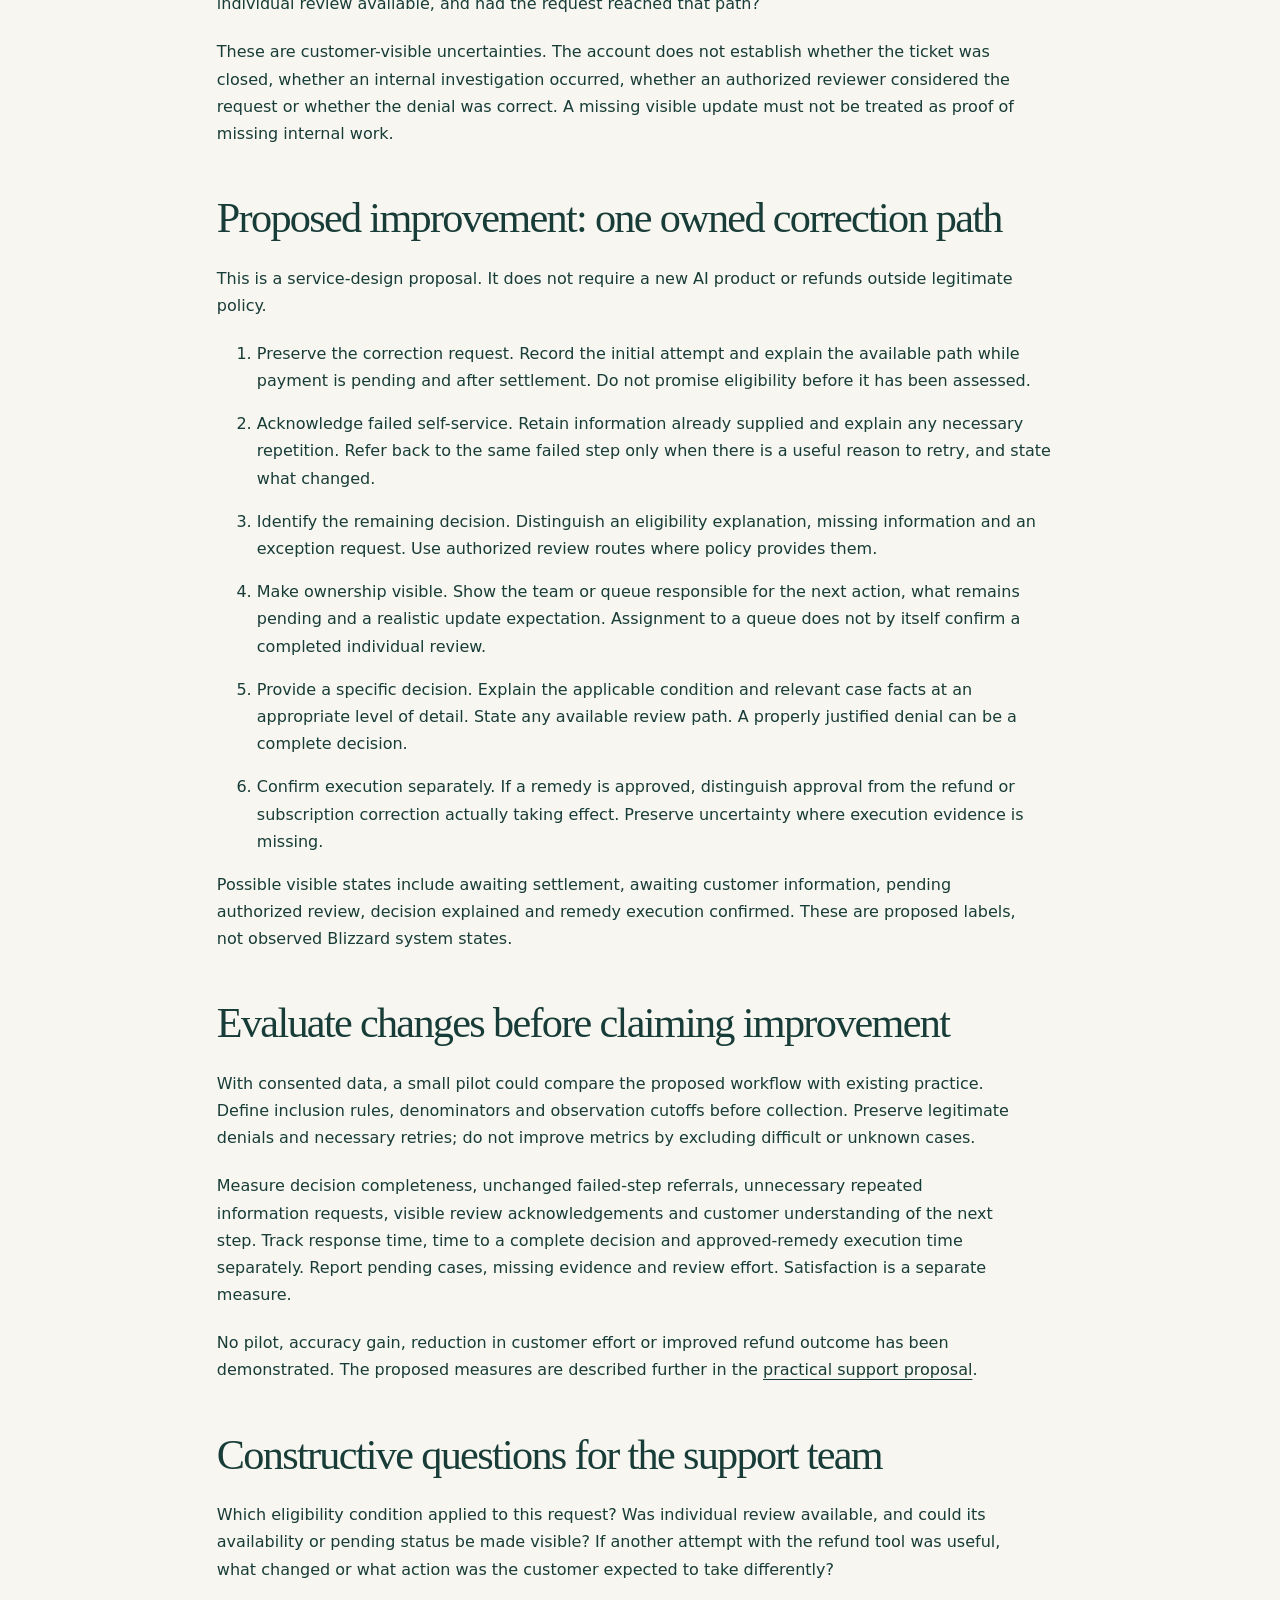
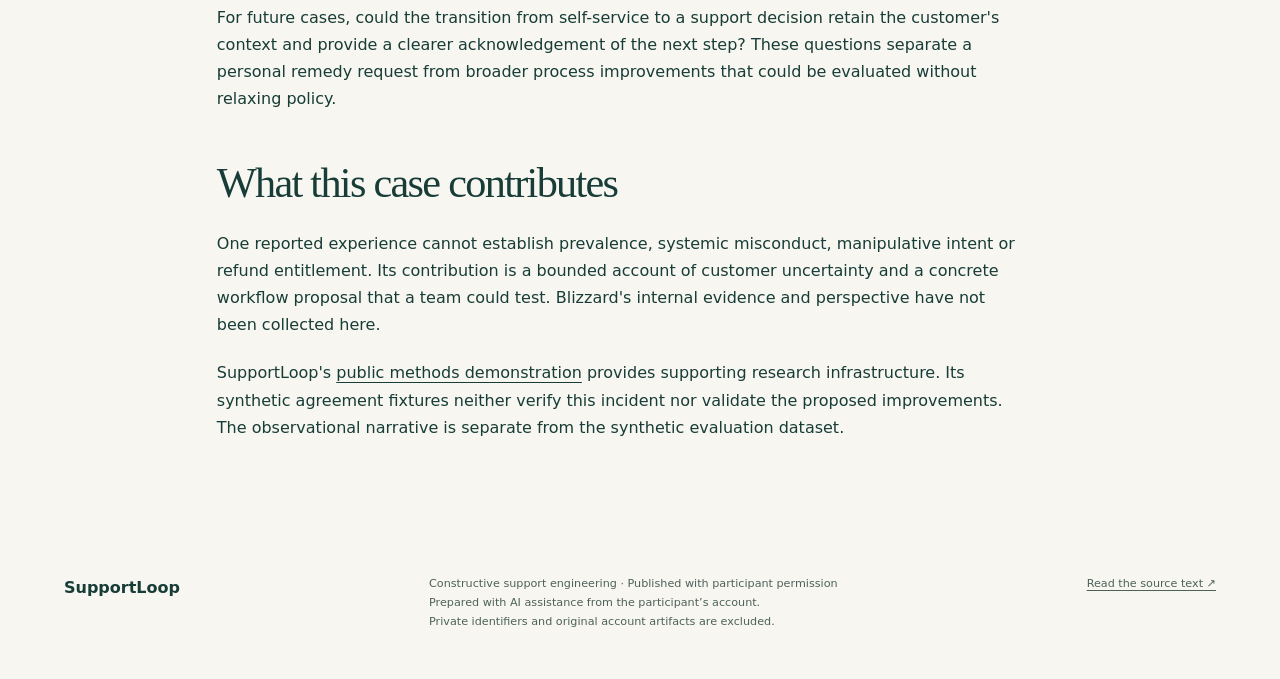
==== commit 5c7405ab: "docs: publish constructive Blizzard support case study (#6)" ====
--- a/site/case-study.html
+++ b/site/case-study.html
@@ -1,30 +1,30 @@
 <!doctype html>
 <html lang="en"><head><meta charset="utf-8"><meta name="viewport" content="width=device-width, initial-scale=1">
-<title>subscription provider subscription support case study | SupportLoop</title>
-<meta name="description" content="A customer-reported online-game subscription correction experience and a constructive proposal for clearer checkout and support decisions.">
+<title>Blizzard subscription support case study | SupportLoop</title>
+<meta name="description" content="A customer-reported World of Warcraft subscription correction experience and a constructive proposal for clearer checkout and support decisions.">
 <link rel="canonical" href="https://howlcipher.github.io/supportloop/case-study.html">
 <meta property="og:type" content="article"><meta property="og:site_name" content="SupportLoop">
-<meta property="og:title" content="A clearer support journey: a subscription provider subscription case study">
+<meta property="og:title" content="A clearer support journey: a Blizzard subscription case study">
 <meta property="og:description" content="A customer-reported experience, explicit evidence boundaries and practical service-design improvements. Observation cutoff: November 8, 2026.">
 <meta property="og:url" content="https://howlcipher.github.io/supportloop/case-study.html">
 <meta property="og:image" content="https://howlcipher.github.io/supportloop/assets/supportloop-social.png">
 <meta property="og:image:type" content="image/png"><meta property="og:image:width" content="1200"><meta property="og:image:height" content="630">
 <meta property="og:image:alt" content="SupportLoop diagram separating support status from evidence of an outcome.">
 <meta name="twitter:card" content="summary_large_image"><meta name="twitter:title" content="A clearer support journey | SupportLoop">
-<meta name="twitter:description" content="A constructive subscription provider subscription case study based on a customer's account, with explicit limits and proposed improvements.">
+<meta name="twitter:description" content="A constructive Blizzard subscription case study based on a customer's account, with explicit limits and proposed improvements.">
 <meta name="twitter:image" content="https://howlcipher.github.io/supportloop/assets/supportloop-social.png">
 <meta name="twitter:image:alt" content="SupportLoop evidence-flow project illustration.">
 <meta name="supportloop:source-sha256" content="00080f5746f137e0c60bcde03364bbfbef73c9ae23d0350f5312092f8ae64562">
 <meta name="theme-color" content="#123f3b"><link rel="icon" href="assets/mark.svg" type="image/svg+xml"><link rel="stylesheet" href="styles.css">
 </head><body><a class="skip" href="#main">Skip to case study</a>
 <header class="masthead"><a class="brand" href="index.html"><img src="assets/mark.svg" width="30" height="30" alt="SupportLoop loop mark">SupportLoop<span class="brand-note">Open engineering research</span></a><nav aria-label="Main navigation"><a href="index.html#improvements">Proposal</a><a href="index.html#methods">Methods</a><a href="index.html#resources">Resources</a><a class="repo" href="https://github.com/howlcipher/supportloop">GitHub ↗</a></nav></header>
-<main id="main"><section class="case-hero" aria-labelledby="case-title"><p class="eyebrow">Observational case study / subscription provider Entertainment</p><h1 id="case-title">A clearer path through a subscription correction request.</h1><p class="dek">A online-game support experience, examined for practical service-design improvements.</p><p class="small">Published November 9, 2026 · Customer-reported observation cutoff: November 8, 2026</p><div class="case-actions"><a class="button" href="assets/subscription-support-case-study.pdf">Download the case study PDF ↓</a><a href="index.html#improvements">Explore the proposed workflow ↗</a></div></section>
+<main id="main"><section class="case-hero" aria-labelledby="case-title"><p class="eyebrow">Observational case study / Blizzard Entertainment</p><h1 id="case-title">A clearer path through a subscription correction request.</h1><p class="dek">A World of Warcraft support experience, examined for practical service-design improvements.</p><p class="small">Published November 9, 2026 · Customer-reported observation cutoff: November 8, 2026</p><div class="case-actions"><a class="button" href="assets/blizzard-support-case-study.pdf">Download the case study PDF ↓</a><a href="index.html#improvements">Explore the proposed workflow ↗</a></div></section>
 <article class="case-article" aria-labelledby="case-title"><aside class="evidence-box" aria-label="Evidence boundaries"><p><strong>Customer-reported account.</strong> Original artifacts are not independently verified. This is an observational narrative, separate from the synthetic benchmark. No SLA breach, refund entitlement or internal-review outcome is established.</p><p>The recommendations are proposed improvements, not measured results.</p></aside>
-<p>online-game subscription support: an observational account involving subscription provider Entertainment.</p>
+<p>World of Warcraft subscription support: an observational account involving Blizzard Entertainment.</p>
 <h2>Purpose and evidence boundary</h2>
 <p>This observational case study proposes practical improvements to checkout
 clarity and support continuity. It is based on the customer's account, not a
-controlled experiment or an independent audit of subscription provider's systems.</p>
+controlled experiment or an independent audit of Blizzard's systems.</p>
 <p>Customer-reported account. Observation cutoff: November 8, 2026. The incident
 narrative is not independently verified. Original ticket messages, transaction
 records, the referenced X post and historical checkout screens have not been
@@ -33,7 +33,7 @@
 payment and ticket identifiers are omitted. The purpose is to make a support
 journey clearer and suggest changes worth evaluating.</p>
 <h2>Executive summary</h2>
-<p>The customer intended to purchase one month of online-game access but
+<p>The customer intended to purchase one month of World of Warcraft access but
 reports purchasing a 12-month promotional subscription instead. Correction
 attempts moved through a pending payment, a refund tool showing no eligible
 orders and a support denial referring back to that tool. After reopening the
@@ -80,7 +80,7 @@
 </tr>
 <tr>
 <td>Additional guidance</td>
-<td>The customer reports subscription provider support guidance on X suggesting a direct ticket route for Game Master review, and attaching that guidance</td>
+<td>The customer reports Blizzard support guidance on X suggesting a direct ticket route for Game Master review, and attaching that guidance</td>
 <td>The post, representative attribution and actual routing</td>
 </tr>
 <tr>
@@ -142,7 +142,7 @@
 </ol>
 <p>Possible visible states include awaiting settlement, awaiting customer
 information, pending authorized review, decision explained and remedy execution
-confirmed. These are proposed labels, not observed subscription provider system states.</p>
+confirmed. These are proposed labels, not observed Blizzard system states.</p>
 <h2>Evaluate changes before claiming improvement</h2>
 <p>With consented data, a small pilot could compare the proposed workflow with existing
 practice. Define inclusion rules, denominators and observation cutoffs before
@@ -169,9 +169,9 @@
 <p>One reported experience cannot establish prevalence, systemic misconduct,
 manipulative intent or refund entitlement. Its contribution is a bounded account
 of customer uncertainty and a concrete workflow proposal that a team could test.
-subscription provider's internal evidence and perspective have not been collected here.</p>
+Blizzard's internal evidence and perspective have not been collected here.</p>
 <p>SupportLoop's <a href="https://howlcipher.github.io/supportloop/">public methods demonstration</a>
 provides supporting research infrastructure. Its synthetic agreement fixtures
 neither verify this incident nor validate the proposed improvements. The
 observational narrative is separate from the synthetic evaluation dataset.</p>
-</article></main><footer><a class="footer-brand" href="index.html">SupportLoop</a><p>Constructive support engineering · Published with participant permission<br>Prepared with AI assistance from the participant’s account.<br>Private identifiers and original account artifacts are excluded.</p><a href="https://github.com/howlcipher/supportloop/blob/main/docs/subscription_case_study.md">Read the source text ↗</a></footer></body></html>+</article></main><footer><a class="footer-brand" href="index.html">SupportLoop</a><p>Constructive support engineering · Published with participant permission<br>Prepared with AI assistance from the participant’s account.<br>Private identifiers and original account artifacts are excluded.</p><a href="https://github.com/howlcipher/supportloop/blob/main/docs/blizzard_case_study.md">Read the source text ↗</a></footer></body></html>
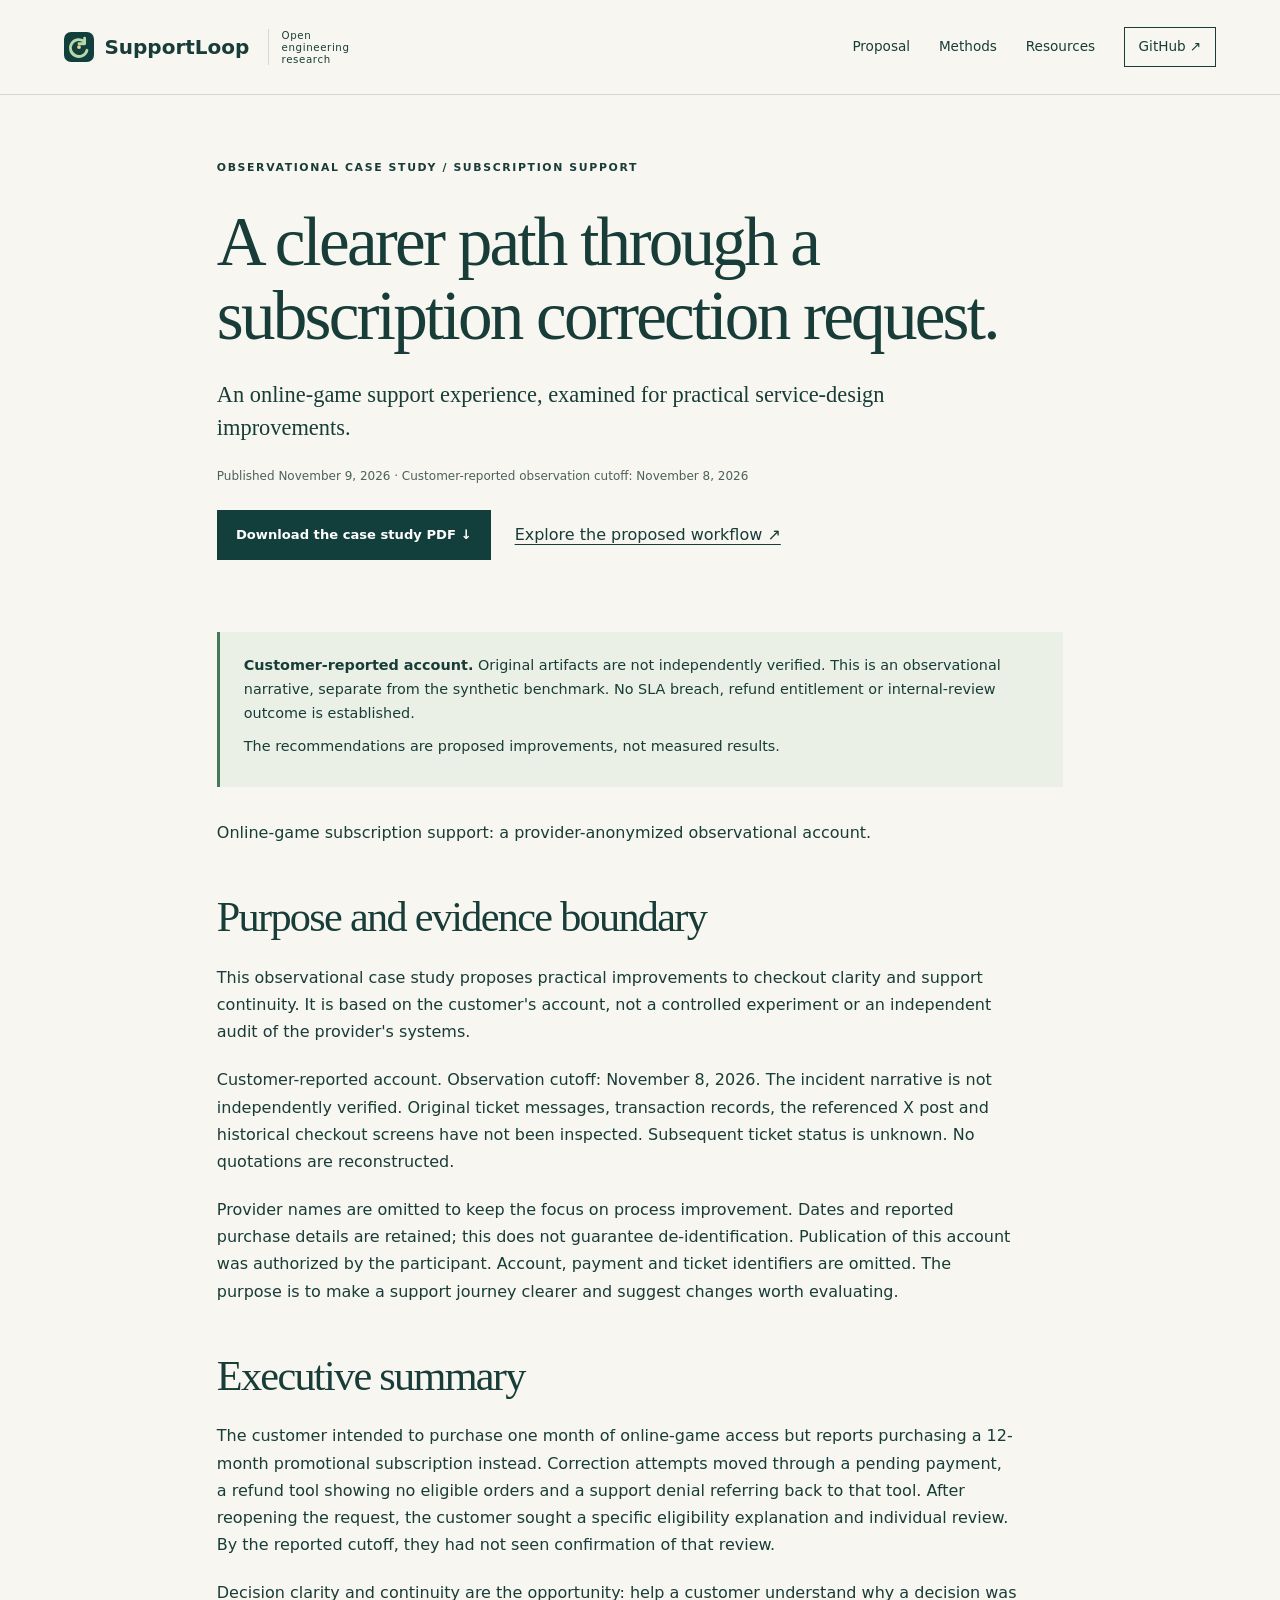
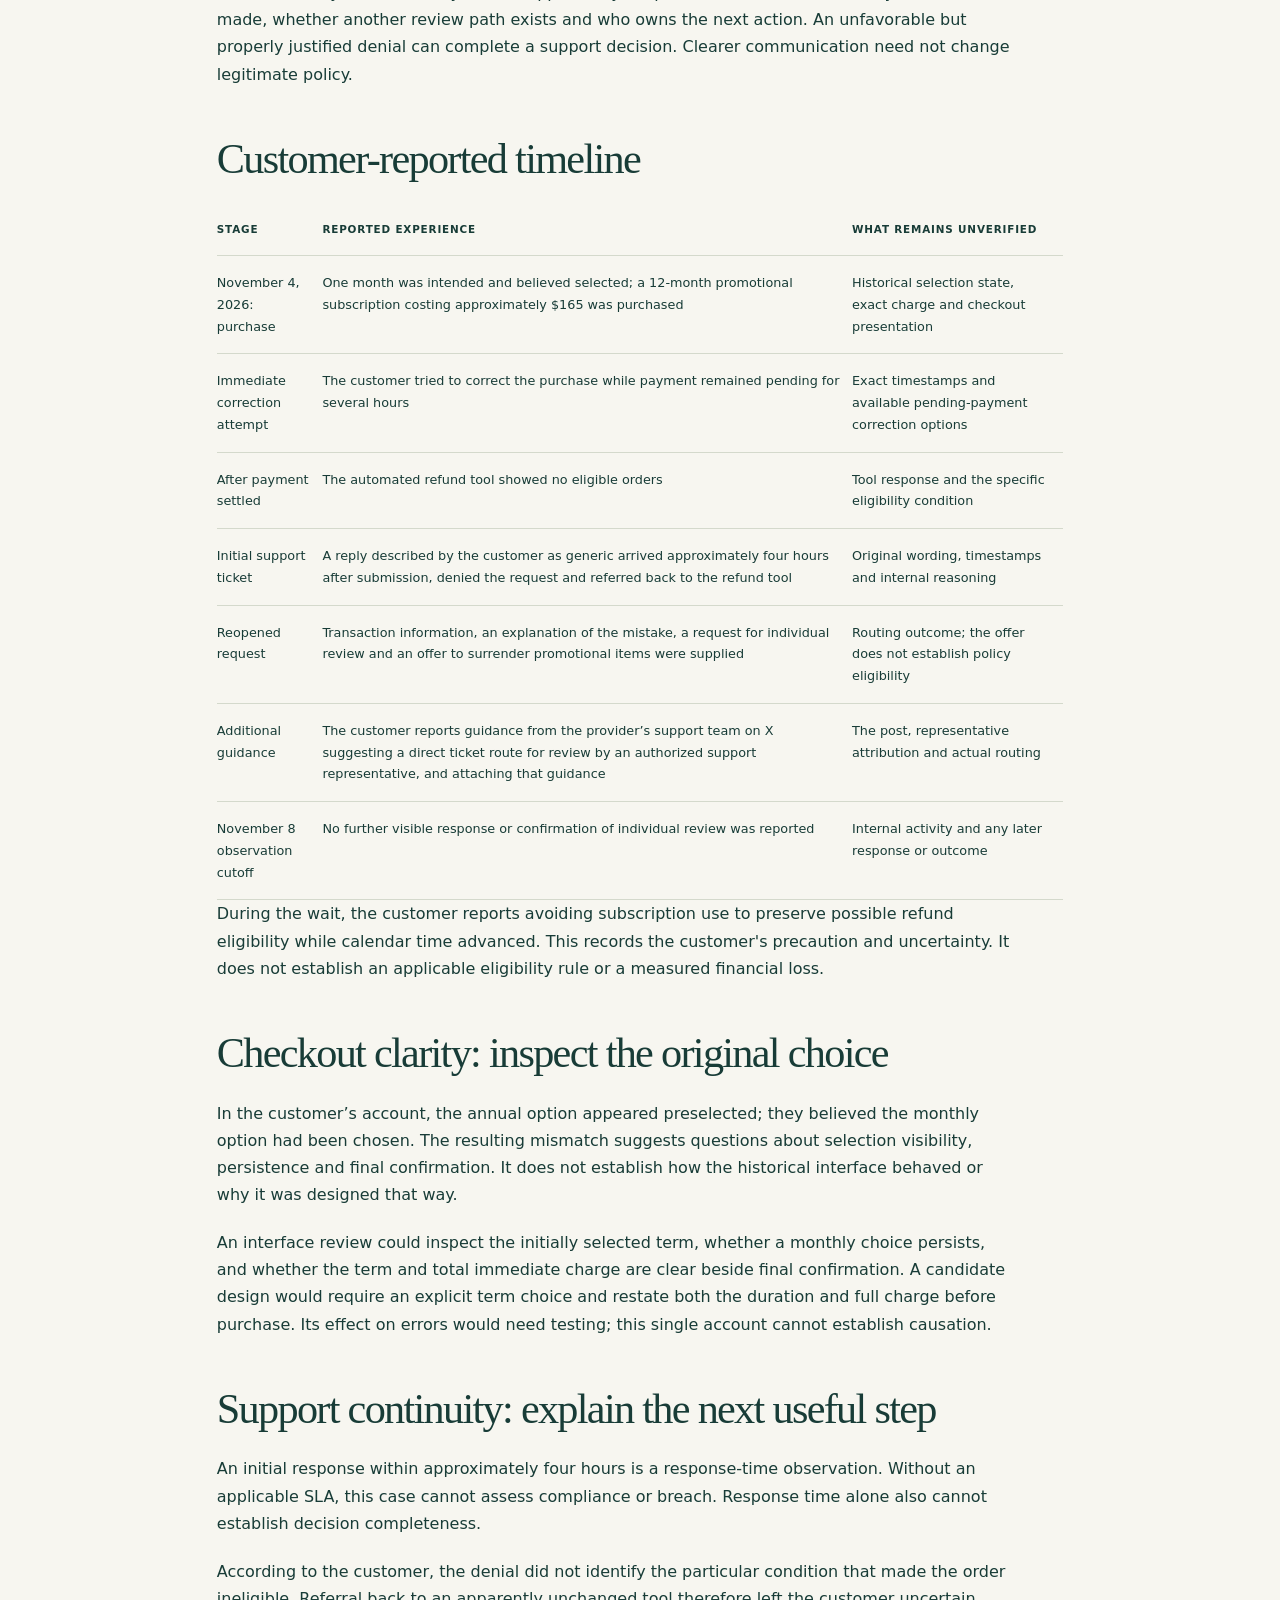
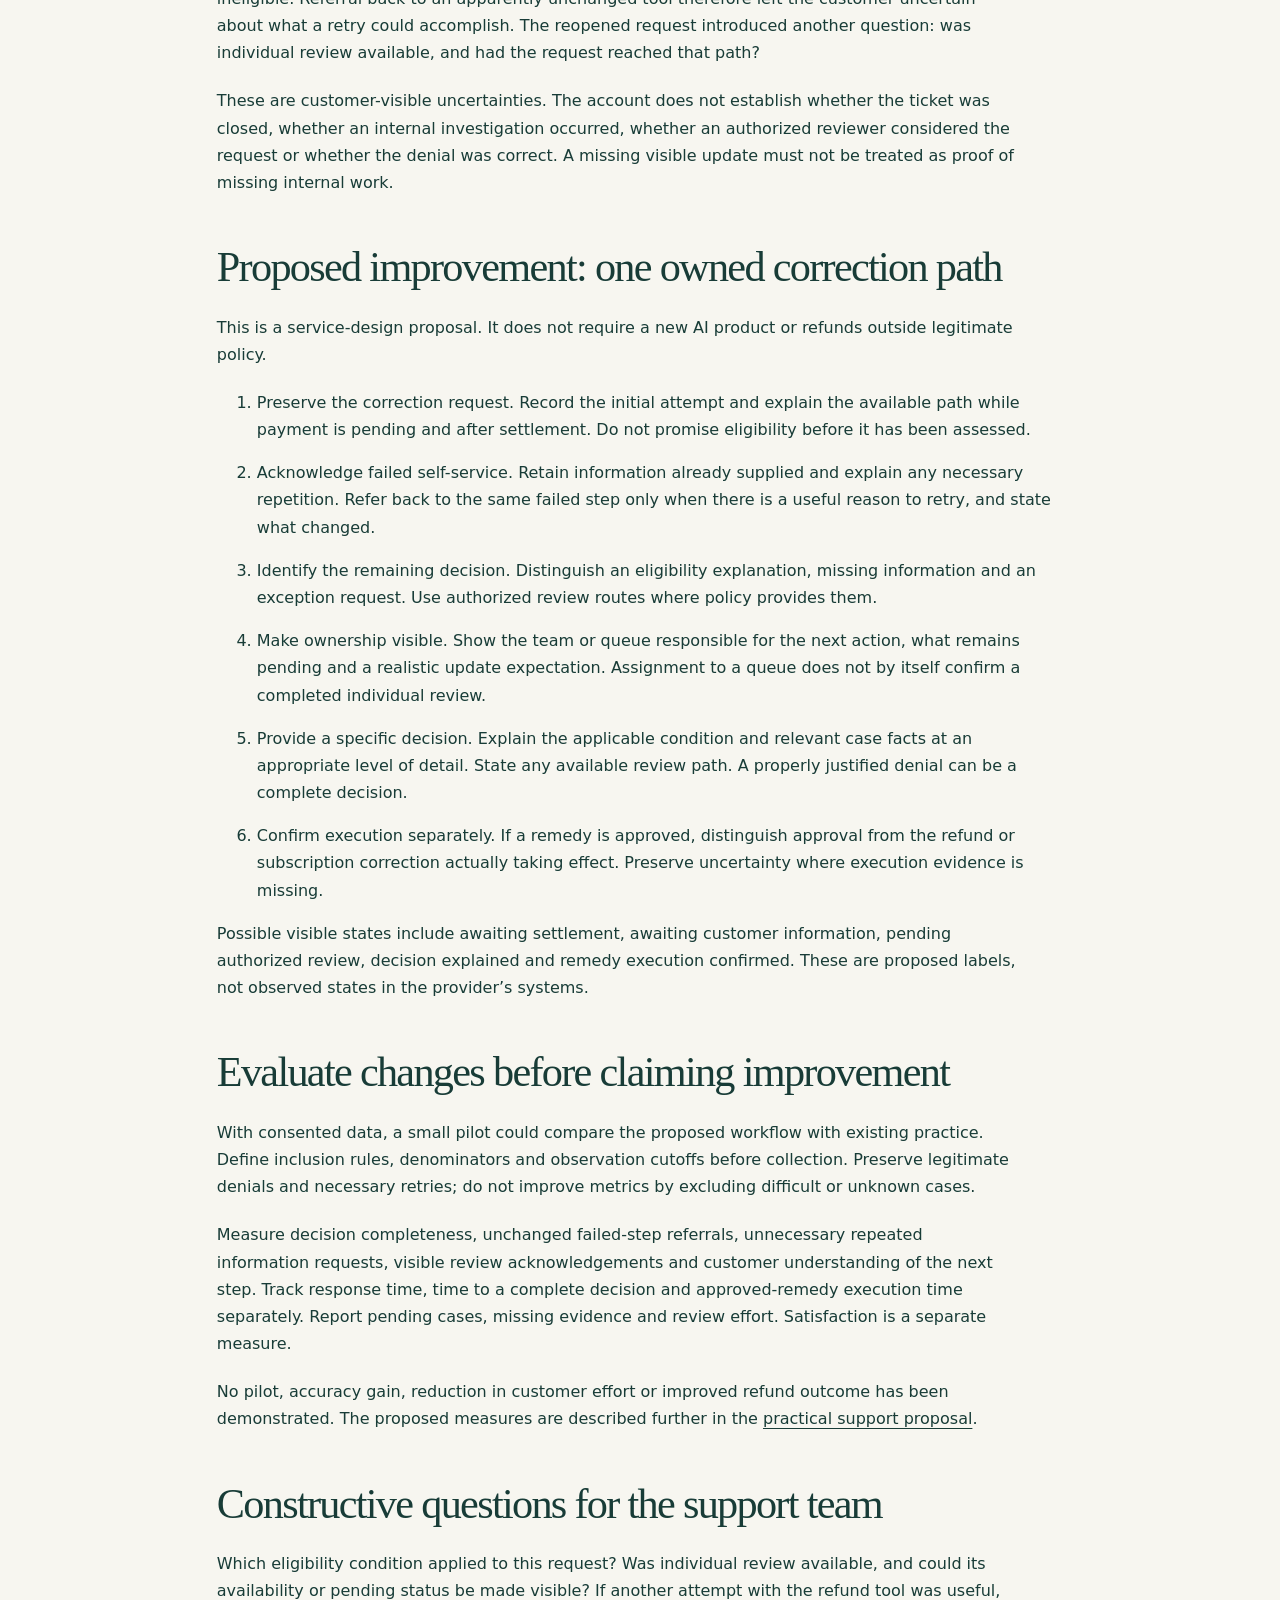
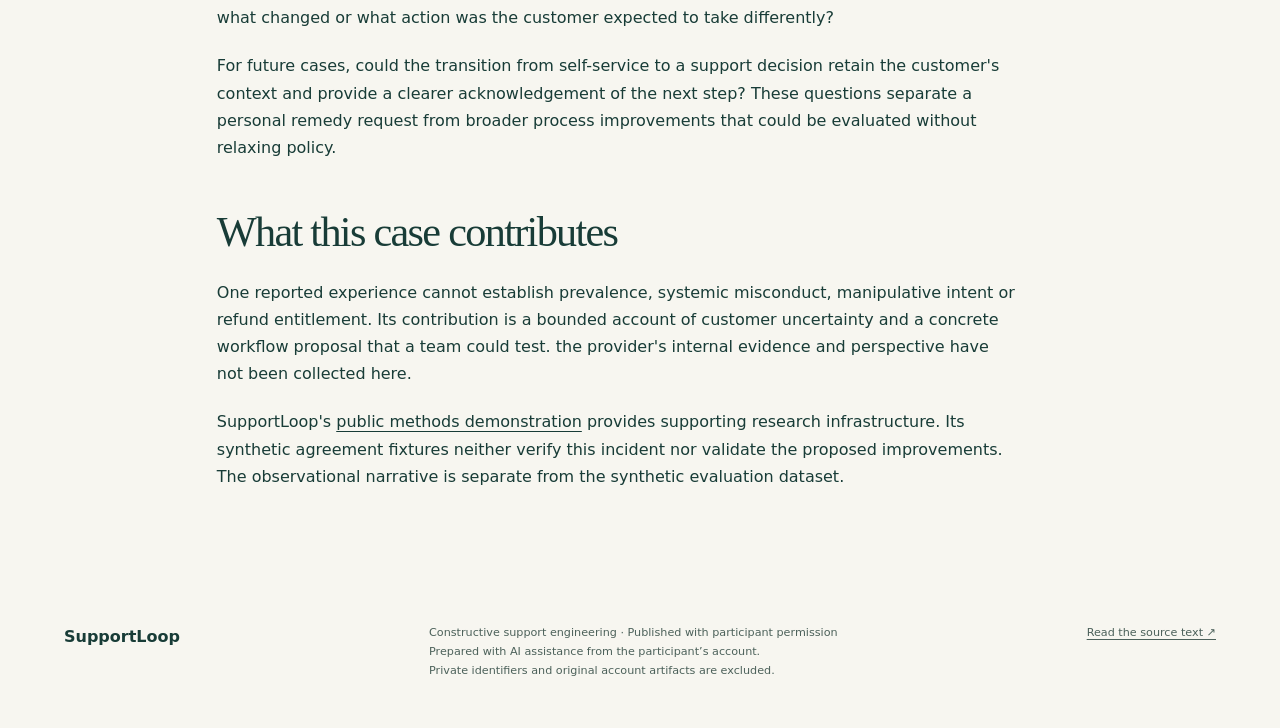
==== commit 20ffc07c: "docs: anonymize public support case study" ====
--- a/site/case-study.html
+++ b/site/case-study.html
@@ -1,39 +1,41 @@
 <!doctype html>
 <html lang="en"><head><meta charset="utf-8"><meta name="viewport" content="width=device-width, initial-scale=1">
-<title>Blizzard subscription support case study | SupportLoop</title>
-<meta name="description" content="A customer-reported World of Warcraft subscription correction experience and a constructive proposal for clearer checkout and support decisions.">
+<title>Subscription support case study | SupportLoop</title>
+<meta name="description" content="A customer-reported online-game subscription correction experience and a constructive proposal for clearer checkout and support decisions.">
 <link rel="canonical" href="https://howlcipher.github.io/supportloop/case-study.html">
 <meta property="og:type" content="article"><meta property="og:site_name" content="SupportLoop">
-<meta property="og:title" content="A clearer support journey: a Blizzard subscription case study">
+<meta property="og:title" content="A clearer support journey: a subscription correction case study">
 <meta property="og:description" content="A customer-reported experience, explicit evidence boundaries and practical service-design improvements. Observation cutoff: November 8, 2026.">
 <meta property="og:url" content="https://howlcipher.github.io/supportloop/case-study.html">
 <meta property="og:image" content="https://howlcipher.github.io/supportloop/assets/supportloop-social.png">
 <meta property="og:image:type" content="image/png"><meta property="og:image:width" content="1200"><meta property="og:image:height" content="630">
 <meta property="og:image:alt" content="SupportLoop diagram separating support status from evidence of an outcome.">
 <meta name="twitter:card" content="summary_large_image"><meta name="twitter:title" content="A clearer support journey | SupportLoop">
-<meta name="twitter:description" content="A constructive Blizzard subscription case study based on a customer's account, with explicit limits and proposed improvements.">
+<meta name="twitter:description" content="A constructive subscription correction case study based on a customer's account, with explicit limits and proposed improvements.">
 <meta name="twitter:image" content="https://howlcipher.github.io/supportloop/assets/supportloop-social.png">
 <meta name="twitter:image:alt" content="SupportLoop evidence-flow project illustration.">
-<meta name="supportloop:source-sha256" content="00080f5746f137e0c60bcde03364bbfbef73c9ae23d0350f5312092f8ae64562">
+<meta name="supportloop:source-sha256" content="151b1d99a32b49b48feab4fcaa8978073184b5ab9c836b6a134f1944f7060251">
 <meta name="theme-color" content="#123f3b"><link rel="icon" href="assets/mark.svg" type="image/svg+xml"><link rel="stylesheet" href="styles.css">
 </head><body><a class="skip" href="#main">Skip to case study</a>
 <header class="masthead"><a class="brand" href="index.html"><img src="assets/mark.svg" width="30" height="30" alt="SupportLoop loop mark">SupportLoop<span class="brand-note">Open engineering research</span></a><nav aria-label="Main navigation"><a href="index.html#improvements">Proposal</a><a href="index.html#methods">Methods</a><a href="index.html#resources">Resources</a><a class="repo" href="https://github.com/howlcipher/supportloop">GitHub ↗</a></nav></header>
-<main id="main"><section class="case-hero" aria-labelledby="case-title"><p class="eyebrow">Observational case study / Blizzard Entertainment</p><h1 id="case-title">A clearer path through a subscription correction request.</h1><p class="dek">A World of Warcraft support experience, examined for practical service-design improvements.</p><p class="small">Published November 9, 2026 · Customer-reported observation cutoff: November 8, 2026</p><div class="case-actions"><a class="button" href="assets/blizzard-support-case-study.pdf">Download the case study PDF ↓</a><a href="index.html#improvements">Explore the proposed workflow ↗</a></div></section>
+<main id="main"><section class="case-hero" aria-labelledby="case-title"><p class="eyebrow">Observational case study / Subscription support</p><h1 id="case-title">A clearer path through a subscription correction request.</h1><p class="dek">An online-game support experience, examined for practical service-design improvements.</p><p class="small">Published November 9, 2026 · Customer-reported observation cutoff: November 8, 2026</p><div class="case-actions"><a class="button" href="assets/subscription-support-case-study.pdf">Download the case study PDF ↓</a><a href="index.html#improvements">Explore the proposed workflow ↗</a></div></section>
 <article class="case-article" aria-labelledby="case-title"><aside class="evidence-box" aria-label="Evidence boundaries"><p><strong>Customer-reported account.</strong> Original artifacts are not independently verified. This is an observational narrative, separate from the synthetic benchmark. No SLA breach, refund entitlement or internal-review outcome is established.</p><p>The recommendations are proposed improvements, not measured results.</p></aside>
-<p>World of Warcraft subscription support: an observational account involving Blizzard Entertainment.</p>
+<p>Online-game subscription support: a provider-anonymized observational account.</p>
 <h2>Purpose and evidence boundary</h2>
 <p>This observational case study proposes practical improvements to checkout
 clarity and support continuity. It is based on the customer's account, not a
-controlled experiment or an independent audit of Blizzard's systems.</p>
+controlled experiment or an independent audit of the provider's systems.</p>
 <p>Customer-reported account. Observation cutoff: November 8, 2026. The incident
 narrative is not independently verified. Original ticket messages, transaction
 records, the referenced X post and historical checkout screens have not been
 inspected. Subsequent ticket status is unknown. No quotations are reconstructed.</p>
-<p>Publication of this named account was authorized by the participant. Account,
+<p>Provider names are omitted to keep the focus on process improvement. Dates and
+reported purchase details are retained; this does not guarantee de-identification.
+Publication of this account was authorized by the participant. Account,
 payment and ticket identifiers are omitted. The purpose is to make a support
 journey clearer and suggest changes worth evaluating.</p>
 <h2>Executive summary</h2>
-<p>The customer intended to purchase one month of World of Warcraft access but
+<p>The customer intended to purchase one month of online-game access but
 reports purchasing a 12-month promotional subscription instead. Correction
 attempts moved through a pending payment, a refund tool showing no eligible
 orders and a support denial referring back to that tool. After reopening the
@@ -80,7 +82,7 @@
 </tr>
 <tr>
 <td>Additional guidance</td>
-<td>The customer reports Blizzard support guidance on X suggesting a direct ticket route for Game Master review, and attaching that guidance</td>
+<td>The customer reports guidance from the provider’s support team on X suggesting a direct ticket route for review by an authorized support representative, and attaching that guidance</td>
 <td>The post, representative attribution and actual routing</td>
 </tr>
 <tr>
@@ -142,7 +144,7 @@
 </ol>
 <p>Possible visible states include awaiting settlement, awaiting customer
 information, pending authorized review, decision explained and remedy execution
-confirmed. These are proposed labels, not observed Blizzard system states.</p>
+confirmed. These are proposed labels, not observed states in the provider’s systems.</p>
 <h2>Evaluate changes before claiming improvement</h2>
 <p>With consented data, a small pilot could compare the proposed workflow with existing
 practice. Define inclusion rules, denominators and observation cutoffs before
@@ -169,9 +171,9 @@
 <p>One reported experience cannot establish prevalence, systemic misconduct,
 manipulative intent or refund entitlement. Its contribution is a bounded account
 of customer uncertainty and a concrete workflow proposal that a team could test.
-Blizzard's internal evidence and perspective have not been collected here.</p>
+the provider's internal evidence and perspective have not been collected here.</p>
 <p>SupportLoop's <a href="https://howlcipher.github.io/supportloop/">public methods demonstration</a>
 provides supporting research infrastructure. Its synthetic agreement fixtures
 neither verify this incident nor validate the proposed improvements. The
 observational narrative is separate from the synthetic evaluation dataset.</p>
-</article></main><footer><a class="footer-brand" href="index.html">SupportLoop</a><p>Constructive support engineering · Published with participant permission<br>Prepared with AI assistance from the participant’s account.<br>Private identifiers and original account artifacts are excluded.</p><a href="https://github.com/howlcipher/supportloop/blob/main/docs/blizzard_case_study.md">Read the source text ↗</a></footer></body></html>+</article></main><footer><a class="footer-brand" href="index.html">SupportLoop</a><p>Constructive support engineering · Published with participant permission<br>Prepared with AI assistance from the participant’s account.<br>Private identifiers and original account artifacts are excluded.</p><a href="https://github.com/howlcipher/supportloop/blob/main/docs/subscription_case_study.md">Read the source text ↗</a></footer></body></html>
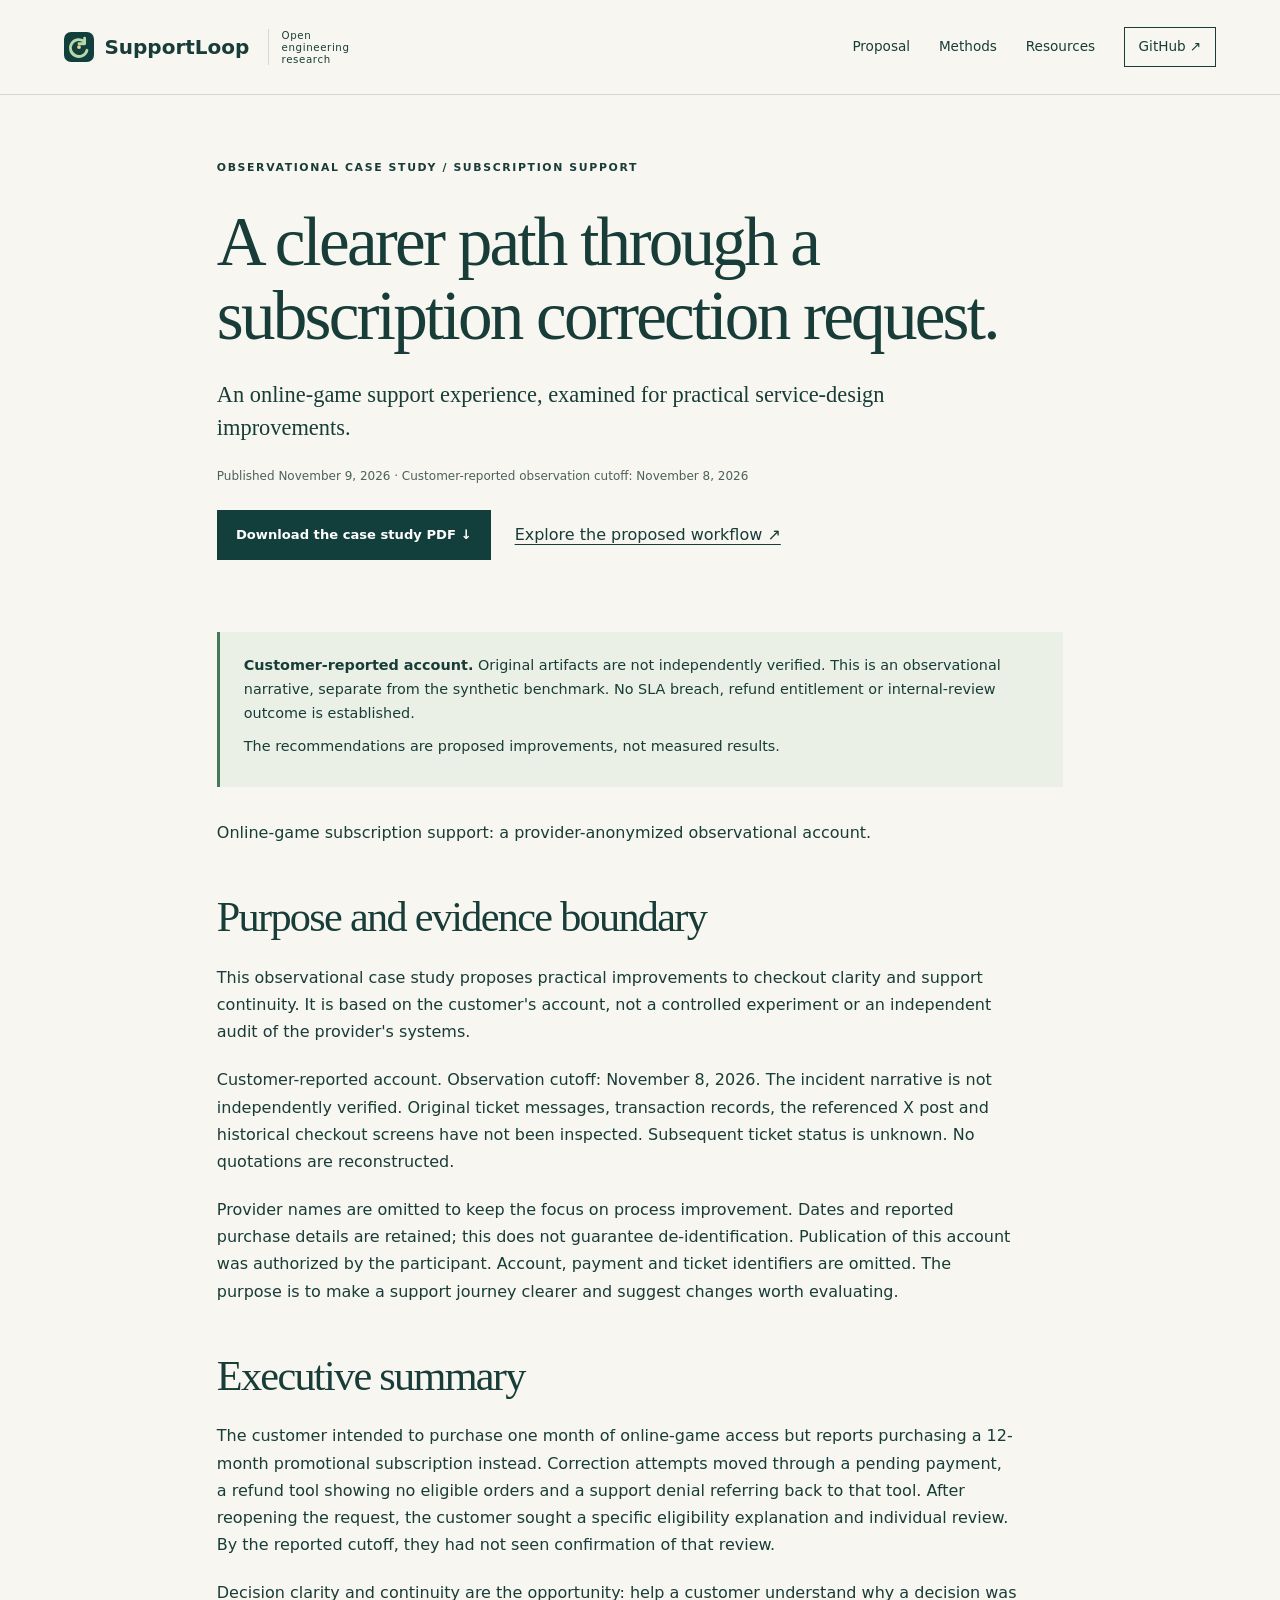
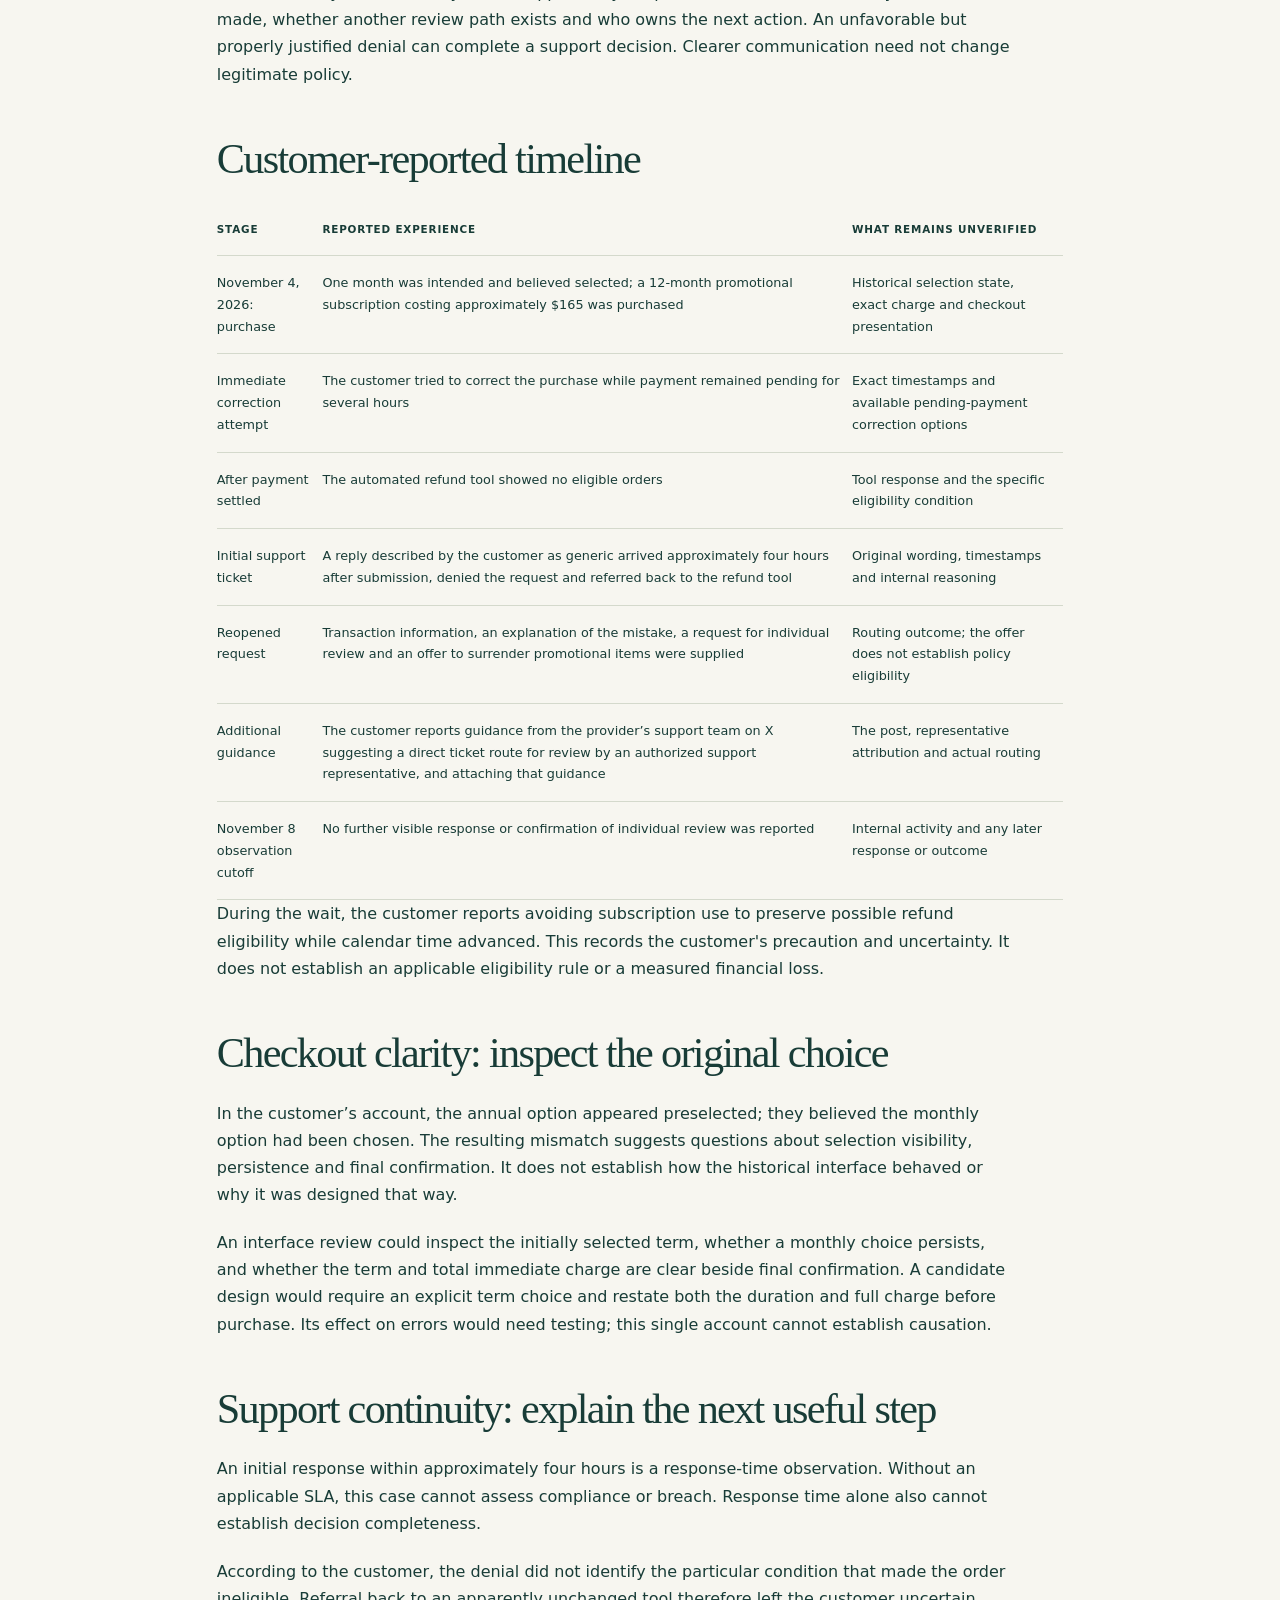
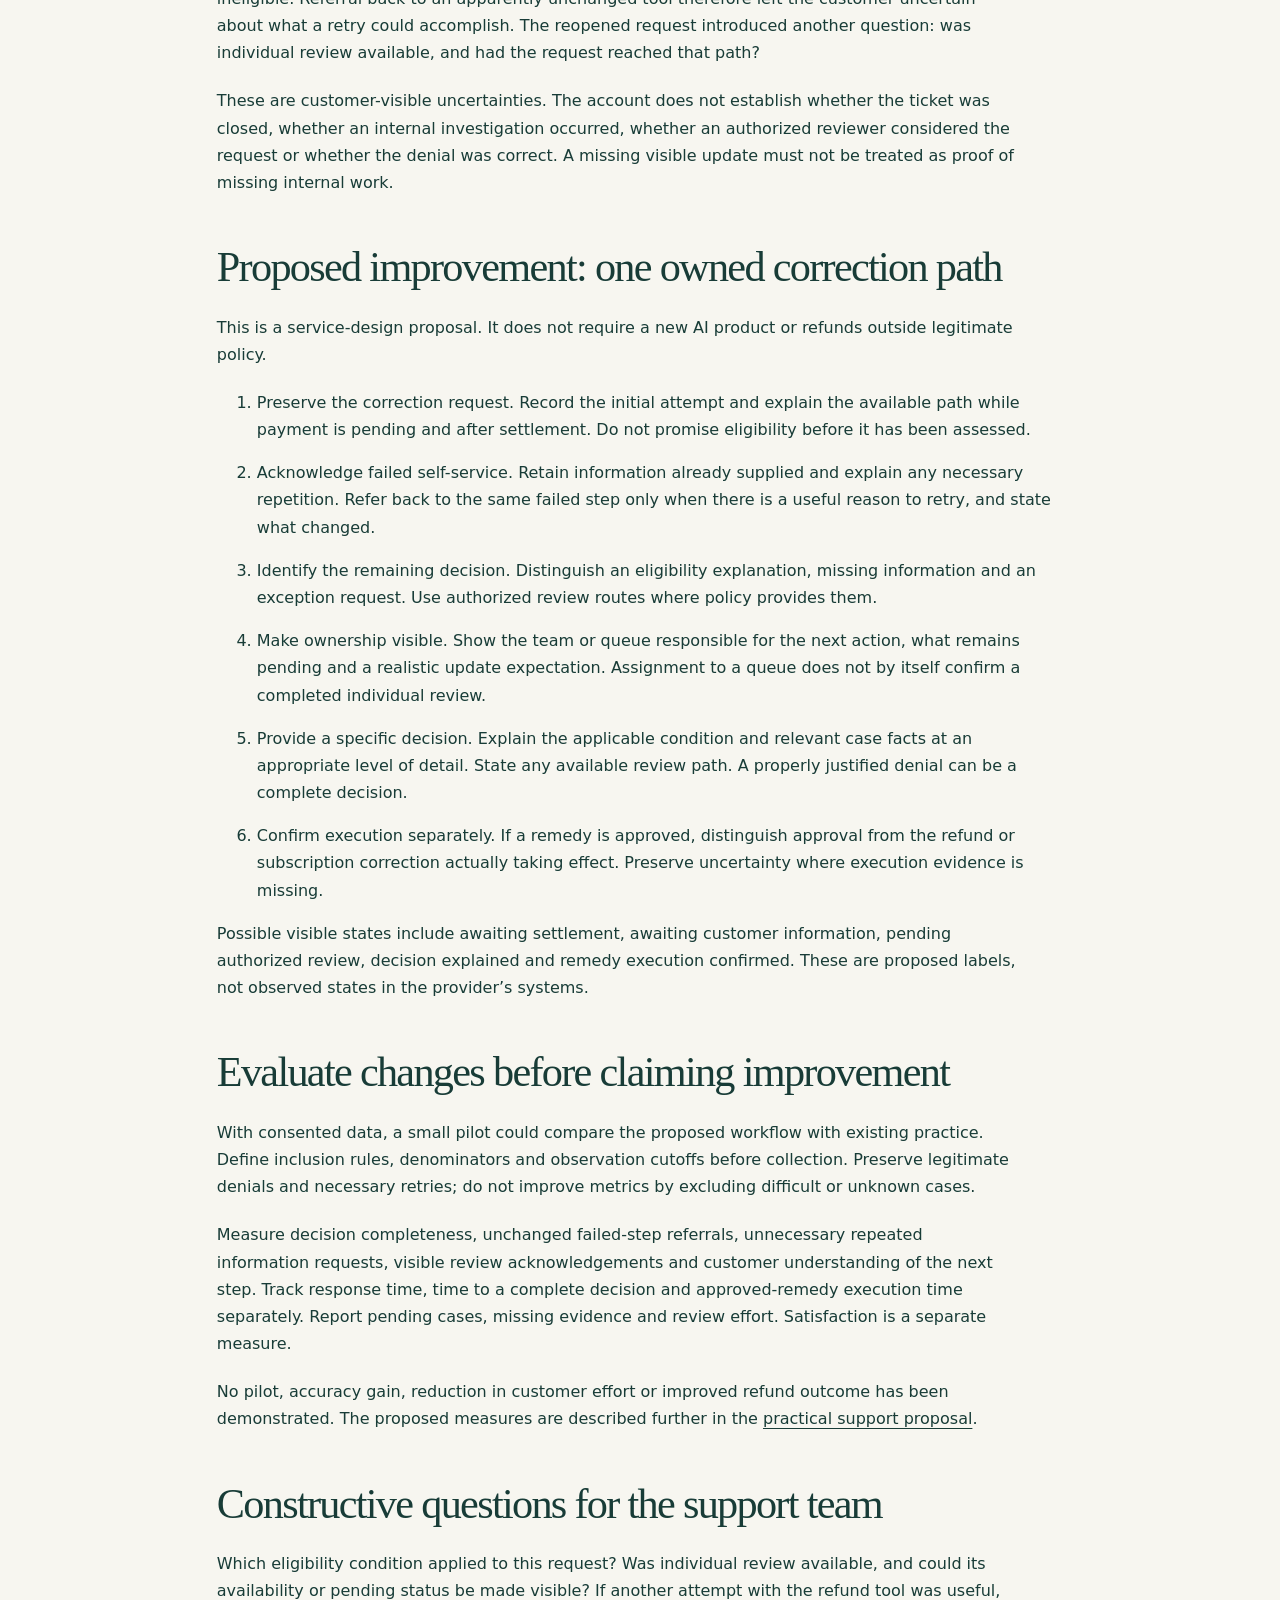
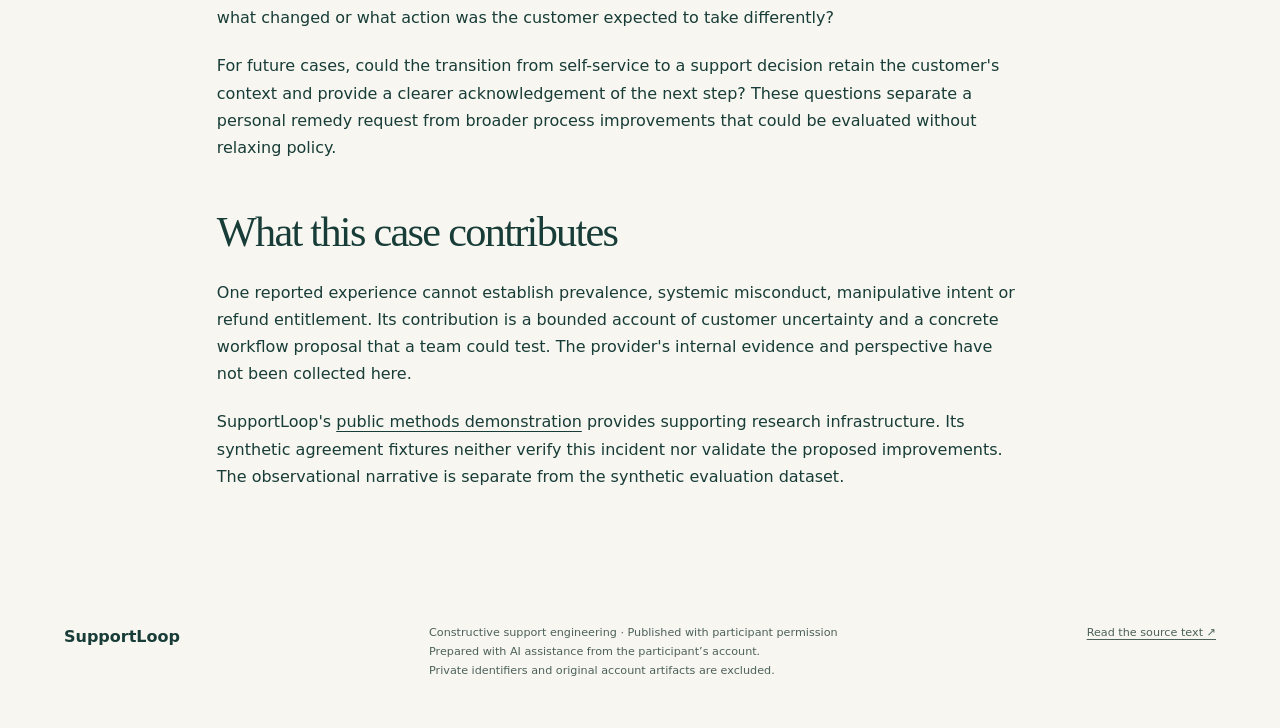
==== commit cbc74494: "docs: finish case study copy review and refresh bound PDF" ====
--- a/site/case-study.html
+++ b/site/case-study.html
@@ -14,7 +14,7 @@
 <meta name="twitter:description" content="A constructive subscription correction case study based on a customer's account, with explicit limits and proposed improvements.">
 <meta name="twitter:image" content="https://howlcipher.github.io/supportloop/assets/supportloop-social.png">
 <meta name="twitter:image:alt" content="SupportLoop evidence-flow project illustration.">
-<meta name="supportloop:source-sha256" content="151b1d99a32b49b48feab4fcaa8978073184b5ab9c836b6a134f1944f7060251">
+<meta name="supportloop:source-sha256" content="0807ddbd1fc6a5af55b19eb3506f37aa66c4f92dd58e09f17a48e629ba994ce9">
 <meta name="theme-color" content="#123f3b"><link rel="icon" href="assets/mark.svg" type="image/svg+xml"><link rel="stylesheet" href="styles.css">
 </head><body><a class="skip" href="#main">Skip to case study</a>
 <header class="masthead"><a class="brand" href="index.html"><img src="assets/mark.svg" width="30" height="30" alt="SupportLoop loop mark">SupportLoop<span class="brand-note">Open engineering research</span></a><nav aria-label="Main navigation"><a href="index.html#improvements">Proposal</a><a href="index.html#methods">Methods</a><a href="index.html#resources">Resources</a><a class="repo" href="https://github.com/howlcipher/supportloop">GitHub ↗</a></nav></header>
@@ -171,7 +171,7 @@
 <p>One reported experience cannot establish prevalence, systemic misconduct,
 manipulative intent or refund entitlement. Its contribution is a bounded account
 of customer uncertainty and a concrete workflow proposal that a team could test.
-the provider's internal evidence and perspective have not been collected here.</p>
+The provider's internal evidence and perspective have not been collected here.</p>
 <p>SupportLoop's <a href="https://howlcipher.github.io/supportloop/">public methods demonstration</a>
 provides supporting research infrastructure. Its synthetic agreement fixtures
 neither verify this incident nor validate the proposed improvements. The
